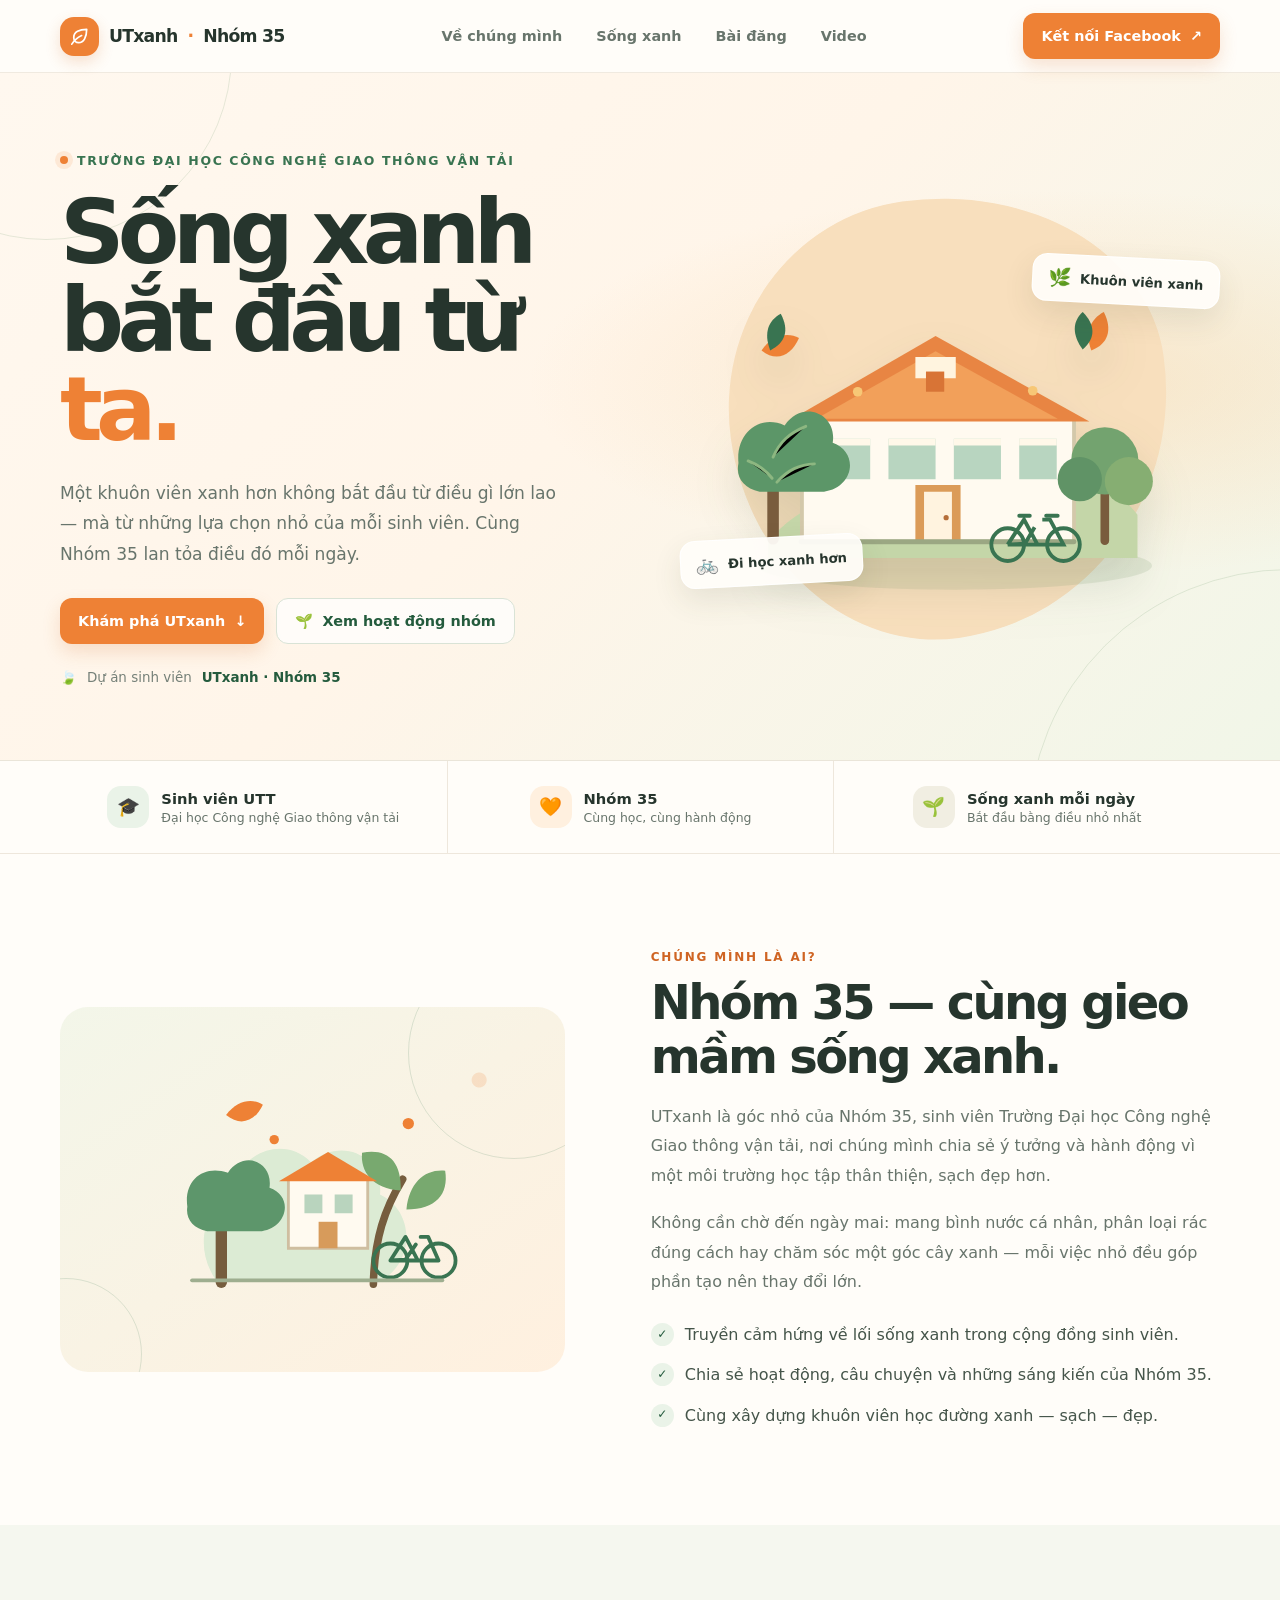
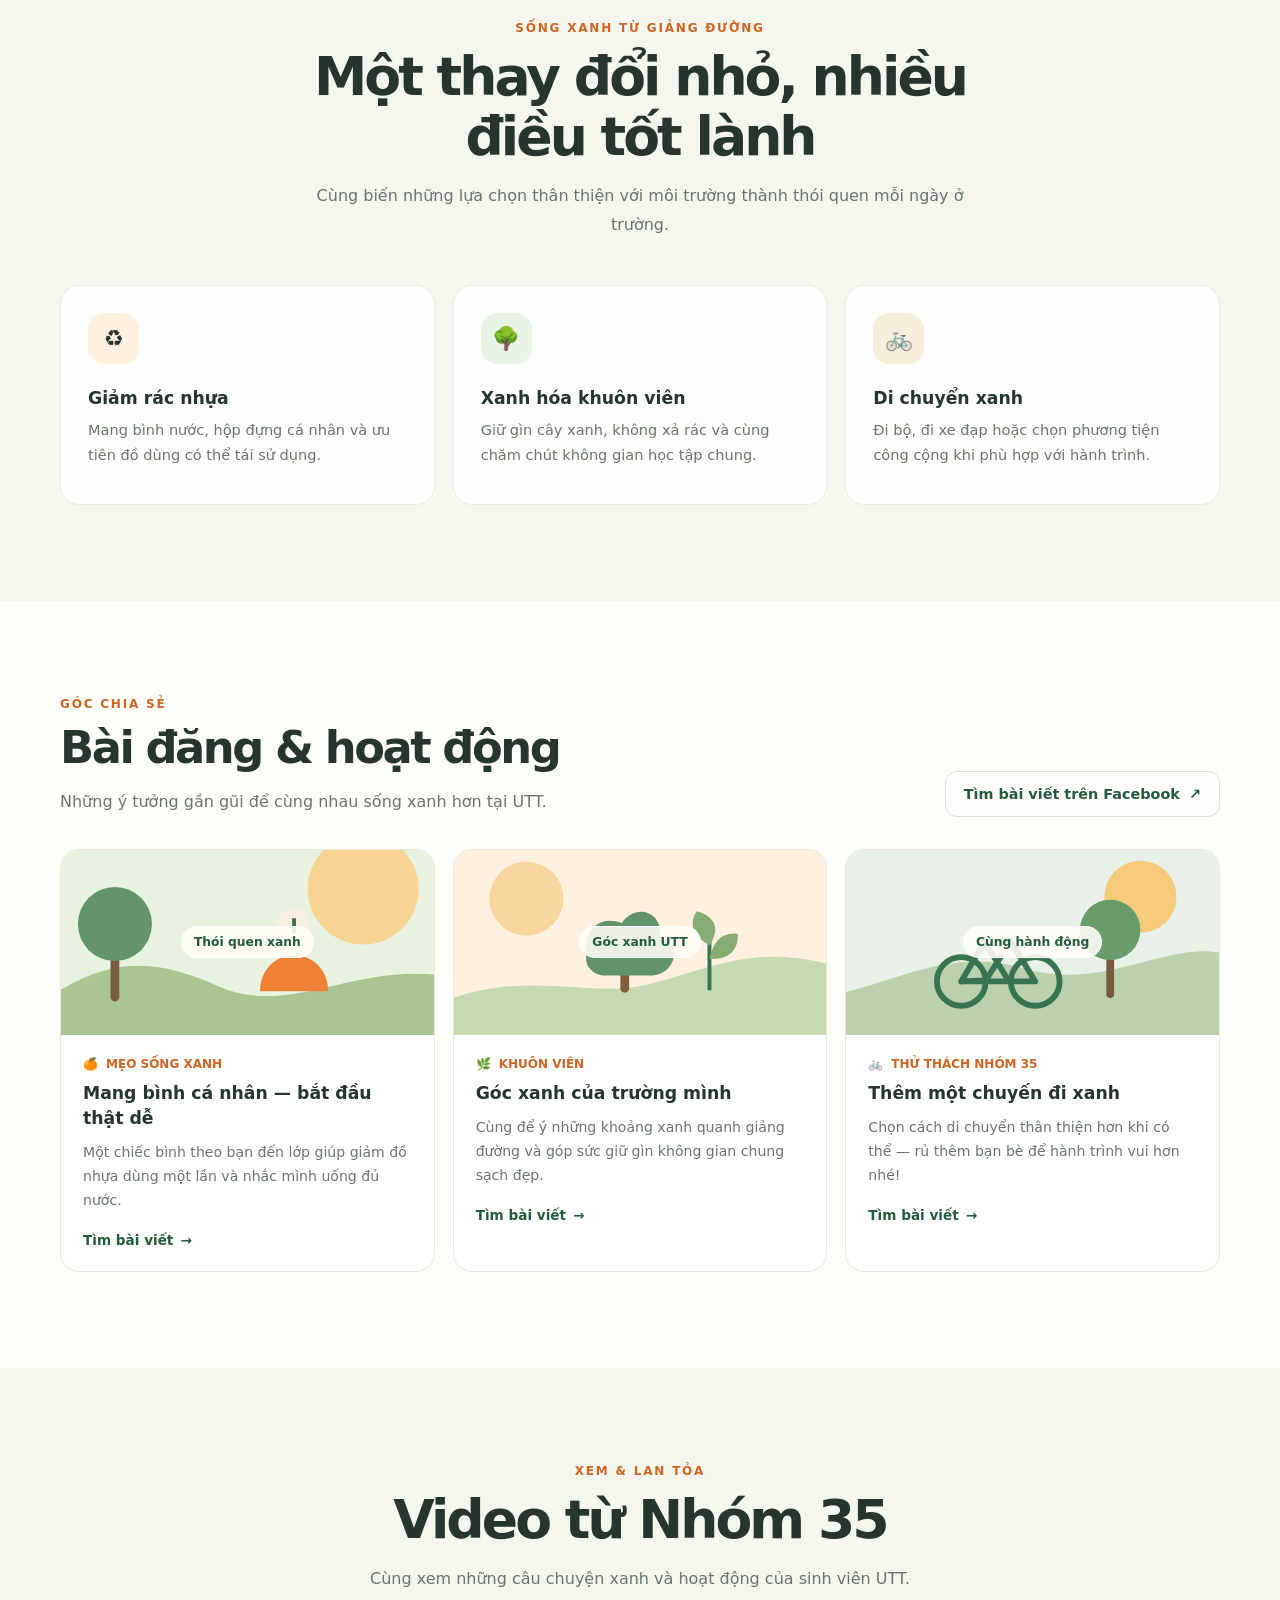
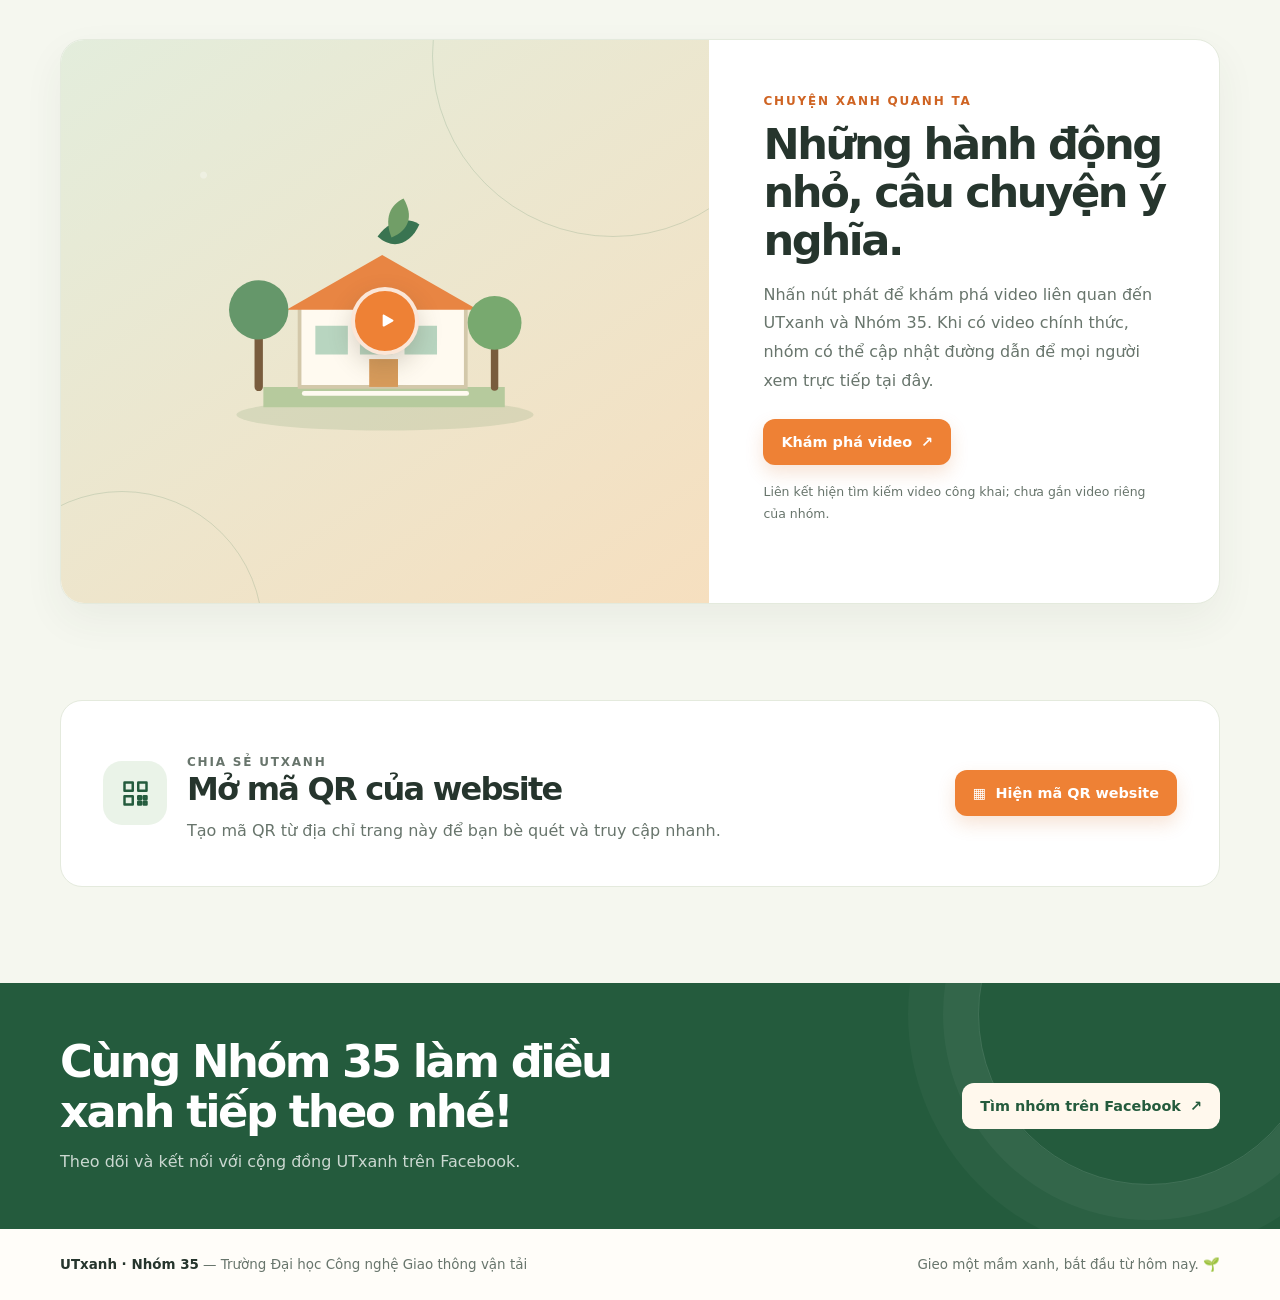
==== UTxanh.html @ d512dcf0 "publich 1" ====
<!doctype html>
<html lang="vi">
<head>
  <meta charset="utf-8">
  <meta name="viewport" content="width=device-width, initial-scale=1">
  <meta name="theme-color" content="#fff8ef">
  <meta name="description" content="UTxanh - Nhóm 35 cùng lan tỏa lối sống xanh trong cộng đồng sinh viên Trường Đại học Công nghệ Giao thông vận tải.">
  <title>UTxanh | Nhóm 35 — Sống xanh từ giảng đường</title>
  <style>
    :root {
      color-scheme: light;
      --ink: #26352d;
      --muted: #68756c;
      --orange: #ee8135;
      --orange-dark: #cf6423;
      --orange-pale: #fff0df;
      --green: #397451;
      --green-dark: #245b3d;
      --green-pale: #eaf3e8;
      --paper: #fffdf9;
      --line: #eee7dc;
      --page-gutter: clamp(14px, 4vw, 48px);
      --section-space: clamp(72px, 8vw, 96px);
      --sans: "Segoe UI", system-ui, -apple-system, sans-serif;
    }

    * { box-sizing: border-box; }
    html { scroll-behavior: smooth; scroll-padding-top: 86px; }
    img, svg, video { max-width: 100%; }
    body {
      margin: 0;
      color: var(--ink);
      background: var(--paper);
      font-family: var(--sans);
      -webkit-font-smoothing: antialiased;
    }
    a { color: inherit; }
    button { font: inherit; }
    .wrap { width: min(1160px, calc(100% - 2 * var(--page-gutter))); margin: 0 auto; }

    .topbar {
      position: sticky;
      z-index: 10;
      top: 0;
      border-bottom: 1px solid rgb(238 231 220 / 85%);
      background: rgb(255 253 249 / 92%);
      backdrop-filter: blur(14px);
    }
    .nav {
      min-height: 72px;
      display: flex;
      align-items: center;
      justify-content: space-between;
      gap: 22px;
    }
    .brand {
      display: inline-flex;
      align-items: center;
      gap: 10px;
      font-size: 1.08rem;
      font-weight: 800;
      letter-spacing: -.045em;
      text-decoration: none;
      white-space: nowrap;
    }
    .brand-mark {
      display: grid;
      width: 39px;
      height: 39px;
      place-items: center;
      border-radius: 14px;
      color: white;
      background: var(--orange);
      box-shadow: 0 6px 15px rgb(210 103 33 / 20%);
    }
    .brand-mark svg { width: 23px; height: 23px; }
    .nav-links { display: flex; align-items: center; gap: clamp(18px, 3vw, 34px); }
    .nav-links a {
      color: var(--muted);
      font-size: .9rem;
      font-weight: 650;
      text-decoration: none;
      transition: color .18s ease;
    }
    .nav-links a:hover { color: var(--orange-dark); }
    .nav-cta, .button {
      display: inline-flex;
      min-height: 46px;
      align-items: center;
      justify-content: center;
      gap: 9px;
      padding: 0 18px;
      border: 0;
      border-radius: 12px;
      color: white;
      background: var(--orange);
      box-shadow: 0 8px 18px rgb(210 103 33 / 18%);
      font-size: .9rem;
      font-weight: 750;
      text-decoration: none;
      transition: transform .18s ease, background .18s ease;
    }
    .nav-cta:hover, .button:hover { transform: translateY(-2px); background: var(--orange-dark); }
    .menu-toggle {
      display: none;
      width: 42px;
      height: 42px;
      border: 1px solid var(--line);
      border-radius: 12px;
      color: var(--ink);
      background: white;
      cursor: pointer;
    }
    a:focus-visible, button:focus-visible {
      outline: 3px solid #356d4d;
      outline-offset: 4px;
    }

    .hero {
      position: relative;
      overflow: hidden;
      background:
        radial-gradient(ellipse at 84% 45%, rgb(248 205 151 / 38%), transparent 36%),
        linear-gradient(135deg, #fff8ef 0%, #fff5e9 47%, #f1f6e8 100%);
    }
    .hero::before, .hero::after {
      position: absolute;
      border: 1px solid rgb(83 133 82 / 15%);
      border-radius: 50%;
      content: "";
      pointer-events: none;
    }
    .hero::before { width: 370px; height: 370px; top: -205px; left: -140px; }
    .hero::after { width: 520px; height: 520px; right: -270px; bottom: -330px; }
    .hero-inner {
      position: relative;
      z-index: 1;
      min-height: clamp(540px, 76svh, 740px);
      padding-top: clamp(48px, 6vw, 76px);
      padding-bottom: clamp(48px, 6vw, 76px);
      display: grid;
      grid-template-columns: minmax(0, 1.04fr) minmax(0, .96fr);
      align-items: center;
      gap: 36px;
    }
    .hero-copy { max-width: 610px; }
    .eyebrow {
      display: inline-flex;
      align-items: center;
      gap: 9px;
      margin: 0 0 20px;
      color: var(--green);
      font-size: .78rem;
      font-weight: 800;
      letter-spacing: .13em;
      text-transform: uppercase;
    }
    .eyebrow .dot {
      width: 8px;
      height: 8px;
      border-radius: 50%;
      background: var(--orange);
      box-shadow: 0 0 0 5px rgb(238 129 53 / 13%);
    }
    h1, h2, h3, p { overflow-wrap: break-word; }
    h1 {
      margin: 0;
      font-size: clamp(3.2rem, 7vw, 6.15rem);
      font-weight: 850;
      letter-spacing: -.075em;
      line-height: .99;
    }
    h1 .accent { color: var(--orange); }
    .hero-intro {
      max-width: 510px;
      margin: 24px 0 28px;
      color: var(--muted);
      font-size: 1.07rem;
      line-height: 1.8;
    }
    .hero-actions { display: flex; flex-wrap: wrap; gap: 12px; }
    .button-secondary {
      display: inline-flex;
      min-height: 46px;
      align-items: center;
      justify-content: center;
      gap: 9px;
      padding: 0 18px;
      border: 1px solid #d9e3d6;
      border-radius: 12px;
      color: var(--green-dark);
      background: rgb(255 255 255 / 74%);
      font-size: .9rem;
      font-weight: 750;
      text-decoration: none;
      transition: background .18s ease, transform .18s ease;
    }
    .button-secondary:hover { transform: translateY(-2px); background: white; }
    .hero-note {
      display: flex;
      align-items: center;
      gap: 10px;
      margin: 26px 0 0;
      color: #758078;
      font-size: .84rem;
    }
    .hero-note strong { color: var(--green-dark); }
    .hero-visual {
      position: relative;
      display: grid;
      min-height: 420px;
      place-items: center;
    }
    .visual-blob {
      position: absolute;
      width: min(440px, 100%);
      aspect-ratio: 1;
      border-radius: 46% 54% 55% 45% / 48% 43% 57% 52%;
      background: #f8dfbd;
      transform: rotate(-8deg);
    }
    .campus-art { position: relative; z-index: 1; width: min(100%, 500px); filter: drop-shadow(0 22px 22px rgb(49 76 46 / 13%)); }
    .float-tag {
      position: absolute;
      z-index: 2;
      display: flex;
      align-items: center;
      gap: 9px;
      padding: 12px 15px;
      border: 1px solid rgb(255 255 255 / 90%);
      border-radius: 15px;
      background: rgb(255 253 249 / 94%);
      box-shadow: 0 12px 30px rgb(67 70 47 / 11%);
      font-size: .82rem;
      font-weight: 750;
    }
    .float-tag span { font-size: 1.15rem; }
    .tag-one { top: 12%; right: 0; transform: rotate(3deg); }
    .tag-two { bottom: 10%; left: 0; transform: rotate(-3deg); }

    .quick-facts {
      position: relative;
      z-index: 2;
      margin-top: -1px;
      border-top: 1px solid rgb(226 220 204 / 70%);
      border-bottom: 1px solid var(--line);
      background: #fffdf9;
    }
    .facts-inner { display: grid; grid-template-columns: repeat(3, minmax(0, 1fr)); }
    .fact {
      display: flex;
      align-items: center;
      justify-content: center;
      gap: 12px;
      min-height: 92px;
      padding: 16px;
    }
    .fact + .fact { border-left: 1px solid var(--line); }
    .fact-icon {
      display: grid;
      width: 42px;
      height: 42px;
      flex: 0 0 42px;
      place-items: center;
      border-radius: 14px;
      background: var(--green-pale);
      font-size: 1.15rem;
    }
    .fact:nth-child(2) .fact-icon { background: var(--orange-pale); }
    .fact:nth-child(3) .fact-icon { background: #f1eee2; }
    .fact strong { display: block; font-size: .92rem; }
    .fact small { display: block; margin-top: 3px; color: var(--muted); font-size: .78rem; }

    .section { padding: var(--section-space) 0; }
    .section-heading { max-width: 660px; margin: 0 auto 45px; text-align: center; }
    .section-label {
      margin: 0 0 12px;
      color: var(--orange-dark);
      font-size: .75rem;
      font-weight: 850;
      letter-spacing: .15em;
      text-transform: uppercase;
    }
    h2 {
      margin: 0;
      font-size: clamp(2rem, 4.5vw, 3.35rem);
      font-weight: 820;
      letter-spacing: -.055em;
      line-height: 1.12;
    }
    .section-desc { margin: 15px auto 0; color: var(--muted); line-height: 1.8; }
    .about { background: #fffdf9; }
    .about-grid { display: grid; grid-template-columns: minmax(0, .94fr) minmax(0, 1.06fr); align-items: center; gap: clamp(34px, 7vw, 86px); }
    .about-art {
      position: relative;
      display: grid;
      min-height: 365px;
      overflow: hidden;
      place-items: center;
      border-radius: 28px;
      background:
        radial-gradient(circle at 83% 20%, rgb(238 129 53 / 18%) 0 7px, transparent 8px),
        linear-gradient(145deg, #f3f6e9, #fff0df);
    }
    .about-art::before, .about-art::after {
      position: absolute;
      width: 150px;
      height: 150px;
      border: 1px solid rgb(57 116 81 / 16%);
      border-radius: 50%;
      content: "";
    }
    .about-art::before { left: -70px; bottom: -58px; }
    .about-art::after { right: -55px; top: -60px; width: 210px; height: 210px; }
    .about-art svg { position: relative; z-index: 1; width: min(90%, 340px); }
    .about-copy .section-label { text-align: left; }
    .about-copy h2 { font-size: clamp(2rem, 4vw, 3rem); }
    .about-copy > p:not(.section-label) { margin: 18px 0 0; color: var(--muted); line-height: 1.85; }
    .team-points { display: grid; gap: 14px; margin: 25px 0 0; padding: 0; list-style: none; }
    .team-points li { display: flex; align-items: flex-start; gap: 11px; color: #45554a; line-height: 1.65; }
    .check {
      display: grid;
      width: 23px;
      height: 23px;
      flex: 0 0 23px;
      margin-top: 1px;
      place-items: center;
      border-radius: 50%;
      color: var(--green-dark);
      background: var(--green-pale);
      font-size: .75rem;
      font-weight: 900;
    }

    .pillars { background: #f5f7ef; }
    .pillar-grid { display: grid; grid-template-columns: repeat(3, minmax(0, 1fr)); gap: 18px; }
    .pillar-card {
      min-height: 220px;
      padding: 27px;
      border: 1px solid #e7ebdf;
      border-radius: 19px;
      background: rgb(255 255 255 / 85%);
      transition: transform .2s ease, box-shadow .2s ease;
    }
    .pillar-card:hover { transform: translateY(-4px); box-shadow: 0 14px 32px rgb(49 76 46 / 8%); }
    .pillar-icon {
      display: grid;
      width: 51px;
      height: 51px;
      margin-bottom: 24px;
      place-items: center;
      border-radius: 16px;
      background: var(--orange-pale);
      font-size: 1.4rem;
    }
    .pillar-card:nth-child(2) .pillar-icon { background: var(--green-pale); }
    .pillar-card:nth-child(3) .pillar-icon { background: #f6edda; }
    .pillar-card h3 { margin: 0 0 9px; font-size: 1.08rem; }
    .pillar-card p { margin: 0; color: var(--muted); font-size: .91rem; line-height: 1.75; }

    .posts { background: #fffdf9; }
    .posts-top { display: flex; align-items: end; justify-content: space-between; gap: 20px; margin-bottom: 32px; }
    .posts-top .section-label { text-align: left; }
    .posts-top h2 { font-size: clamp(2rem, 4vw, 2.8rem); }
    .posts-top .section-desc { max-width: 500px; margin-left: 0; }
    .post-grid { display: grid; grid-template-columns: repeat(3, minmax(0, 1fr)); gap: 18px; }
    .post-card {
      overflow: hidden;
      border: 1px solid var(--line);
      border-radius: 19px;
      background: white;
      transition: transform .2s ease, box-shadow .2s ease;
    }
    .post-card:hover { transform: translateY(-4px); box-shadow: 0 14px 30px rgb(61 62 42 / 8%); }
    .post-cover { position: relative; display: grid; min-height: 185px; overflow: hidden; place-items: center; }
    .post-cover svg { width: 100%; height: 100%; position: absolute; inset: 0; }
    .post-cover .cover-label {
      position: relative;
      z-index: 1;
      padding: 8px 12px;
      border: 1px solid rgb(255 255 255 / 80%);
      border-radius: 100px;
      background: rgb(255 253 249 / 88%);
      color: var(--green-dark);
      font-size: .77rem;
      font-weight: 800;
    }
    .post-body { padding: 22px; }
    .post-meta { display: flex; align-items: center; gap: 8px; margin: 0 0 10px; color: var(--orange-dark); font-size: .75rem; font-weight: 800; }
    .post-body h3 { margin: 0; font-size: 1.08rem; line-height: 1.45; }
    .post-body > p:not(.post-meta) { margin: 10px 0 17px; color: var(--muted); font-size: .88rem; line-height: 1.7; }
    .text-link { display: inline-flex; align-items: center; gap: 7px; color: var(--green-dark); font-size: .85rem; font-weight: 800; text-decoration: none; }
    .text-link:hover { color: var(--orange-dark); }

    .videos { background: #f5f7ef; }
    .video-feature {
      display: grid;
      grid-template-columns: minmax(0, 1.12fr) minmax(0, .88fr);
      overflow: hidden;
      border: 1px solid #e4eadd;
      border-radius: 24px;
      background: white;
      box-shadow: 0 16px 42px rgb(49 76 46 / 6%);
    }
    .video-stage {
      position: relative;
      display: grid;
      min-height: 360px;
      overflow: hidden;
      place-items: center;
      background:
        radial-gradient(circle at 22% 24%, rgb(255 255 255 / 30%) 0 3px, transparent 4px),
        linear-gradient(145deg, #e3eddc, #f6dfbf);
    }
    .video-stage::before, .video-stage::after {
      position: absolute;
      width: 280px;
      height: 280px;
      border: 1px solid rgb(57 116 81 / 17%);
      border-radius: 50%;
      content: "";
    }
    .video-stage::before { left: -80px; bottom: -170px; }
    .video-stage::after { top: -165px; right: -85px; width: 360px; height: 360px; }
    .video-illustration { position: relative; z-index: 1; width: min(86%, 390px); }
    .play-link {
      position: absolute;
      z-index: 2;
      display: grid;
      width: 68px;
      height: 68px;
      place-items: center;
      border: 4px solid rgb(255 255 255 / 80%);
      border-radius: 50%;
      color: white;
      background: var(--orange);
      box-shadow: 0 10px 25px rgb(76 67 45 / 22%);
      text-decoration: none;
      transition: transform .18s ease;
    }
    .play-link:hover { transform: scale(1.08); }
    .play-link svg { width: 23px; height: 23px; margin-left: 3px; }
    .video-copy { align-self: center; padding: clamp(28px, 5vw, 54px); }
    .video-copy .section-label { text-align: left; }
    .video-copy h2 { font-size: clamp(1.8rem, 3.7vw, 2.7rem); }
    .video-copy > p:not(.section-label) { margin: 16px 0 23px; color: var(--muted); line-height: 1.8; }
    .video-hint { margin: 14px 0 0; color: #7b857d; font-size: .78rem; line-height: 1.6; }

    .qr-section { padding-top: 0; background: #f5f7ef; }
    .qr-card {
      display: flex;
      align-items: center;
      justify-content: space-between;
      gap: 28px;
      padding: clamp(24px, 5vw, 42px);
      border: 1px solid #e4eadd;
      border-radius: 22px;
      background: white;
    }
    .qr-card-copy { display: flex; align-items: center; gap: 20px; }
    .qr-icon {
      display: grid;
      width: 64px;
      height: 64px;
      flex: 0 0 64px;
      place-items: center;
      border-radius: 19px;
      color: var(--green-dark);
      background: var(--green-pale);
    }
    .qr-icon svg { width: 33px; height: 33px; }
    .qr-card h2 { font-size: clamp(1.45rem, 3vw, 2rem); }
    .qr-card p { max-width: 620px; margin: 9px 0 0; color: var(--muted); line-height: 1.7; }
    .qr-card .button { flex: 0 0 auto; cursor: pointer; }
    .qr-dialog {
      width: min(520px, calc(100% - 32px));
      max-height: min(90vh, 760px);
      padding: 0;
      overflow: auto;
      border: 1px solid var(--line);
      border-radius: 22px;
      color: var(--ink);
      background: var(--paper);
      box-shadow: 0 24px 80px rgb(25 41 31 / 28%);
    }
    .qr-dialog::backdrop { background: rgb(25 41 31 / 58%); backdrop-filter: blur(3px); }
    .qr-dialog-inner { padding: clamp(20px, 5vw, 32px); }
    .qr-dialog-head { display: flex; align-items: flex-start; justify-content: space-between; gap: 16px; }
    .qr-dialog-head h2 { font-size: 1.7rem; }
    .qr-dialog-head p { margin: 8px 0 0; color: var(--muted); font-size: .9rem; line-height: 1.6; }
    .qr-close {
      display: grid;
      width: 40px;
      height: 40px;
      flex: 0 0 40px;
      place-items: center;
      border: 1px solid var(--line);
      border-radius: 12px;
      color: var(--ink);
      background: white;
      font-size: 1.3rem;
      cursor: pointer;
    }
    .qr-code-box {
      display: grid;
      width: min(100%, 320px);
      min-height: 280px;
      margin-top: 20px;
      margin-right: auto;
      margin-left: auto;
      place-items: center;
      border-radius: 16px;
      background: white;
      box-shadow: inset 0 0 0 1px var(--line);
    }
    #qr-code { display: grid; width: 100%; min-height: 256px; place-items: center; }
    #qr-code canvas, #qr-code img { display: block; max-width: 100%; height: auto; }
    .qr-status { margin: 14px 0; color: var(--muted); font-size: .9rem; line-height: 1.6; }
    .qr-url {
      display: block;
      width: 100%;
      padding: 11px 12px;
      border: 1px solid var(--line);
      border-radius: 10px;
      color: var(--green-dark);
      background: white;
      font: .82rem/1.5 var(--sans);
      overflow-wrap: anywhere;
    }
    .qr-controls { display: flex; flex-wrap: wrap; gap: 10px; margin-top: 14px; }
    .qr-controls .button { margin: 0 auto; }
    .qr-controls .button { cursor: pointer; }

    .join-banner {
      position: relative;
      overflow: hidden;
      padding: 54px 0;
      color: white;
      background: var(--green-dark);
    }
    .join-banner::after {
      position: absolute;
      top: -140px;
      right: -40px;
      width: 340px;
      height: 340px;
      border: 1px solid rgb(255 255 255 / 13%);
      border-radius: 50%;
      box-shadow: 0 0 0 35px rgb(255 255 255 / 4%), 0 0 0 70px rgb(255 255 255 / 3%);
      content: "";
    }
    .join-inner { position: relative; z-index: 1; display: flex; align-items: center; justify-content: space-between; gap: 25px; }
    .join-inner h2 { max-width: 650px; font-size: clamp(1.8rem, 4vw, 2.8rem); }
    .join-inner p { margin: 10px 0 0; color: rgb(255 255 255 / 76%); line-height: 1.7; }
    .join-inner .button { flex: 0 0 auto; color: var(--green-dark); background: #fff8ed; box-shadow: none; }
    .join-inner .button:hover { background: #ffe7ce; }
    footer { padding: 28px 0; color: var(--muted); background: #fffdf9; font-size: .84rem; }
    .footer-inner { display: flex; align-items: center; justify-content: space-between; gap: 18px; }
    .footer-inner p { margin: 0; }
    .footer-brand { color: var(--ink); font-weight: 800; }

    @media (max-width: 800px) {
      .nav { min-height: 66px; }
      .menu-toggle { display: grid; place-items: center; }
      .nav-cta { display: none; }
      .nav-links {
        position: absolute;
        top: calc(100% + 1px);
        right: 0;
        left: 0;
        display: none;
        align-items: stretch;
        gap: 0;
        padding: 8px 24px 16px;
        border-bottom: 1px solid var(--line);
        background: var(--paper);
        box-shadow: 0 12px 20px rgb(33 48 38 / 7%);
      }
      .nav-links.is-open { display: grid; }
      .nav-links a { padding: 13px 0; }
      .hero-inner { min-height: 0; grid-template-columns: 1fr; gap: 10px; padding-top: 66px; padding-bottom: 50px; }
      .hero-copy { margin: auto; text-align: center; }
      .eyebrow { justify-content: center; }
      .hero-intro { margin-right: auto; margin-left: auto; }
      .hero-actions, .hero-note { justify-content: center; }
      .hero-visual { min-height: 380px; }
      .campus-art { width: min(100%, 440px); }
      .tag-one { right: 5%; }
      .tag-two { left: 5%; }
      .about-grid { grid-template-columns: 1fr; }
      .about-art { min-height: 320px; }
      .pillar-grid, .post-grid { grid-template-columns: repeat(2, 1fr); }
      .pillar-card:last-child, .post-card:last-child { grid-column: 1 / -1; }
      .post-card:last-child { display: grid; grid-template-columns: .9fr 1.1fr; }
      .post-card:last-child .post-cover { min-height: 100%; }
      .video-feature { grid-template-columns: 1fr; }
      .video-stage { min-height: 340px; }
      .video-copy { padding: 34px; }
      .qr-card { align-items: flex-start; flex-direction: column; }
      .qr-card .button { width: 100%; }
    }
    @media (max-width: 560px) {
      .brand { font-size: 1rem; }
      .hero-inner { padding-top: 53px; }
      h1 { font-size: clamp(3rem, 15vw, 4.5rem); }
      .hero-intro { font-size: .98rem; }
      .hero-actions { display: grid; }
      .hero-actions > a { width: 100%; }
      .hero-visual { min-height: 300px; margin-top: 10px; }
      .visual-blob { width: 88%; }
      .float-tag { padding: 10px 12px; font-size: .74rem; }
      .tag-one { top: 7%; }
      .tag-two { bottom: 4%; }
      .facts-inner { grid-template-columns: 1fr; padding: 8px 0; }
      .fact { justify-content: flex-start; min-height: 69px; padding: 10px 18px; }
      .fact + .fact { border-top: 1px solid var(--line); border-left: 0; }
      .fact-icon { width: 38px; height: 38px; flex-basis: 38px; }
      .section { padding: 72px 0; }
      .section-heading { margin-bottom: 32px; }
      .about-art { min-height: 270px; }
      .pillar-grid, .post-grid { grid-template-columns: 1fr; }
      .pillar-card, .pillar-card:last-child { min-height: auto; grid-column: auto; }
      .post-card:last-child { display: block; grid-column: auto; }
      .post-card:last-child .post-cover { min-height: 185px; }
      .posts-top { align-items: flex-start; flex-direction: column; }
      .posts-top .button-secondary { width: 100%; }
      .video-stage { min-height: 270px; }
      .video-copy { padding: 27px 23px; }
      .qr-card-copy { align-items: flex-start; gap: 14px; }
      .qr-icon { width: 48px; height: 48px; flex-basis: 48px; border-radius: 15px; }
      .qr-icon svg { width: 26px; height: 26px; }
      .qr-code-box { min-height: 240px; }
      #qr-code { min-height: 216px; }
      .join-inner { align-items: stretch; flex-direction: column; }
      .join-inner .button { width: 100%; }
      .footer-inner { align-items: flex-start; flex-direction: column; }
    }
    @media (prefers-reduced-motion: reduce) {
      *, *::before, *::after { scroll-behavior: auto !important; animation-duration: .01ms !important; transition-duration: .01ms !important; }
    }
  </style>
</head>
<body>
  <header class="topbar">
    <nav class="nav wrap" aria-label="Điều hướng chính">
      <a class="brand" href="#dau-trang" aria-label="UTxanh - về đầu trang">
        <span class="brand-mark" aria-hidden="true">
          <svg viewBox="0 0 24 24" fill="none"><path d="M19.5 4.5C12 4.5 6 7.2 6 13.1c0 3.2 2.2 5.4 5.1 5.4 5.4 0 8.4-6.2 8.4-14Z" stroke="currentColor" stroke-width="1.8" stroke-linejoin="round"/><path d="M4 20c2.5-4 5.6-6.9 10.2-9" stroke="currentColor" stroke-width="1.8" stroke-linecap="round"/></svg>
        </span>
        UTxanh <span style="color:var(--orange)">·</span> Nhóm 35
      </a>
      <div class="nav-links" id="nav-links">
        <a href="#gioi-thieu">Về chúng mình</a>
        <a href="#hanh-dong">Sống xanh</a>
        <a href="#bai-viet">Bài đăng</a>
        <a href="#video">Video</a>
      </div>
      <a class="nav-cta" href="https://www.facebook.com/search/groups/?q=UTxanh%20Nh%C3%B3m%2035" target="_blank" rel="noopener noreferrer">Kết nối Facebook <span aria-hidden="true">↗</span></a>
      <button class="menu-toggle" type="button" aria-label="Mở menu" aria-expanded="false" aria-controls="nav-links">
        <svg width="21" height="21" viewBox="0 0 24 24" fill="none" aria-hidden="true"><path d="M4 7h16M4 12h16M4 17h16" stroke="currentColor" stroke-width="1.8" stroke-linecap="round"/></svg>
      </button>
    </nav>
  </header>

  <main>
    <section class="hero" id="dau-trang" aria-labelledby="main-title">
      <div class="hero-inner wrap">
        <div class="hero-copy">
          <p class="eyebrow"><span class="dot" aria-hidden="true"></span> Trường Đại học Công nghệ Giao thông vận tải</p>
          <h1 id="main-title">Sống xanh<br>bắt đầu từ <span class="accent">ta.</span></h1>
          <p class="hero-intro">Một khuôn viên xanh hơn không bắt đầu từ điều gì lớn lao — mà từ những lựa chọn nhỏ của mỗi sinh viên. Cùng Nhóm 35 lan tỏa điều đó mỗi ngày.</p>
          <div class="hero-actions">
            <a class="button" href="#gioi-thieu">Khám phá UTxanh <span aria-hidden="true">↓</span></a>
            <a class="button-secondary" href="#bai-viet"><span aria-hidden="true">🌱</span> Xem hoạt động nhóm</a>
          </div>
          <p class="hero-note"><span aria-hidden="true">🍃</span> Dự án sinh viên <strong>UTxanh · Nhóm 35</strong></p>
        </div>
        <div class="hero-visual" aria-label="Minh họa khuôn viên đại học xanh">
          <div class="visual-blob" aria-hidden="true"></div>
          <svg class="campus-art" viewBox="0 0 520 430" role="img" aria-labelledby="campus-title campus-desc">
            <title id="campus-title">Khuôn viên đại học xanh</title>
            <desc id="campus-desc">Minh họa tòa nhà trường học, cây xanh, xe đạp và những chiếc lá.</desc>
            <ellipse cx="265" cy="370" rx="205" ry="25" fill="#78986d" opacity=".16"/>
            <path d="M71 345c30-37 72-53 115-38 50 18 93 12 132-15 49-34 104-18 137 25v45H71z" fill="#c4d6a8"/>
            <path d="M106 216h283v129H106z" fill="#fffaf0" stroke="#d3c8aa" stroke-width="4"/>
            <path d="m91 220 154-89 160 89z" fill="#e88543"/>
            <path d="M121 217 245 147l127 70" fill="#f2a05a"/>
            <path d="M224 153h42v22h-42z" fill="#fff4df"/>
            <path d="M235 168h19v21h-19z" fill="#d87436"/>
            <path d="M128 238h49v42h-49zM196 238h49v42h-49zM264 238h49v42h-49zM332 238h39v42h-39z" fill="#b8d5c0"/>
            <path d="M128 238h49v7h-49zM196 238h49v7h-49zM264 238h49v7h-49zM332 238h39v7h-39z" fill="#fff8e9"/>
            <path d="M224 286h47v59h-47z" fill="#db9b58"/>
            <path d="M233 293h29v52h-29z" fill="#fff3df"/>
            <circle cx="256" cy="320" r="2.7" fill="#b56e39"/>
            <path d="M105 345h284" stroke="#9ba783" stroke-width="5" stroke-linecap="round"/>
            <g>
              <path d="M76 342V251" stroke="#795c3d" stroke-width="12" stroke-linecap="round"/>
              <path d="M40 263c-3-30 21-51 48-39 19-28 55-12 50 18 28 10 22 47-9 51H62c-17-4-25-15-22-30Z" fill="#5c9668"/>
              <path d="M76 257c7-16 17-25 34-32M75 279c-9-11-17-15-25-18M80 283c12-13 23-18 39-19" stroke="#8db781" stroke-width="3" stroke-linecap="round"/>
            </g>
            <g>
              <path d="M421 344v-66" stroke="#795c3d" stroke-width="9" stroke-linecap="round"/>
              <circle cx="421" cy="261" r="35" fill="#73a36f"/>
              <circle cx="395" cy="280" r="23" fill="#609366"/>
              <circle cx="446" cy="282" r="25" fill="#86ae72"/>
            </g>
            <g transform="translate(320 323)" fill="none" stroke="#397451" stroke-width="4">
              <circle cx="0" cy="25" r="17"/><circle cx="58" cy="25" r="17"/>
              <path d="m0 25 17-26 14 26H0l18-1 10-17M31 25h27L44-1h-8"/>
              <path d="M40-5h12M12-5h11" stroke-linecap="round"/>
            </g>
            <g fill="#ee8135">
              <path d="M64 146c11-17 28-19 39-13-8 18-23 26-39 13Z"/>
              <path d="M407 146c-7-18-1-33 13-40 9 18 5 33-13 40Z"/>
            </g>
            <g fill="#397451">
              <path d="M73 146c-7-18-2-31 11-38 9 17 5 30-11 38Z"/>
              <path d="M398 145c-11-15-11-29 0-39 13 13 14 27 0 39Z"/>
            </g>
            <circle cx="164" cy="189" r="5" fill="#f7c776"/><circle cx="346" cy="188" r="5" fill="#f7c776"/>
          </svg>
          <div class="float-tag tag-one"><span aria-hidden="true">🌿</span> Khuôn viên xanh</div>
          <div class="float-tag tag-two"><span aria-hidden="true">🚲</span> Đi học xanh hơn</div>
        </div>
      </div>
    </section>

    <section class="quick-facts" aria-label="Giới thiệu nhanh về UTxanh">
      <div class="facts-inner wrap">
        <div class="fact"><span class="fact-icon" aria-hidden="true">🎓</span><span><strong>Sinh viên UTT</strong><small>Đại học Công nghệ Giao thông vận tải</small></span></div>
        <div class="fact"><span class="fact-icon" aria-hidden="true">🧡</span><span><strong>Nhóm 35</strong><small>Cùng học, cùng hành động</small></span></div>
        <div class="fact"><span class="fact-icon" aria-hidden="true">🌱</span><span><strong>Sống xanh mỗi ngày</strong><small>Bắt đầu bằng điều nhỏ nhất</small></span></div>
      </div>
    </section>

    <section class="section about" id="gioi-thieu" aria-labelledby="about-title">
      <div class="about-grid wrap">
        <div class="about-art" aria-hidden="true">
          <svg viewBox="0 0 360 300" fill="none">
            <path d="M79 247c-24-35-15-74 17-96 8-43 56-58 83-30 33-28 77-6 73 34 37 18 37 70 2 91H79Z" fill="#dcebd4"/>
            <path d="M84 248V159" stroke="#765d3e" stroke-width="12" stroke-linecap="round"/>
            <path d="M48 168c-4-28 17-45 43-36 17-25 48-11 44 16 26 9 19 42-8 46H69c-15-3-23-13-21-26Z" fill="#5d966b"/>
            <path d="M245 250c1-48 12-80 31-111" stroke="#765d3e" stroke-width="8" stroke-linecap="round"/>
            <path d="M274 151c-30-2-43-20-41-40 26-5 42 8 41 40ZM280 171c3-29 20-43 41-41 4 25-10 41-41 41Z" fill="#78a96f"/>
            <path d="m155 139 42-24 42 24v73h-84z" fill="#fffaf0" stroke="#cfbea0" stroke-width="3"/>
            <path d="m145 141 52-31 52 31z" fill="#ee8135"/>
            <path d="M172 155h19v20h-19zM204 155h19v20h-19z" fill="#b9d4be"/>
            <path d="M187 184h20v28h-20z" fill="#d79b5b"/>
            <circle cx="263" cy="225" r="18" stroke="#397451" stroke-width="4"/>
            <circle cx="314" cy="225" r="18" stroke="#397451" stroke-width="4"/>
            <path d="m263 225 16-25 13 25h-29l16-1 11-16M292 225h22l-11-25h-8" stroke="#397451" stroke-width="4" stroke-linecap="round" stroke-linejoin="round"/>
            <path d="M53 246h265" stroke="#9eae8f" stroke-width="4" stroke-linecap="round"/>
            <circle cx="140" cy="97" r="5" fill="#ee8135"/><circle cx="282" cy="80" r="6" fill="#ee8135"/>
            <path d="M89 71c12-16 28-18 39-11-8 17-23 24-39 11Z" fill="#ee8135"/>
          </svg>
        </div>
        <div class="about-copy">
          <p class="section-label">Chúng mình là ai?</p>
          <h2 id="about-title">Nhóm 35 — cùng gieo mầm sống xanh.</h2>
          <p>UTxanh là góc nhỏ của Nhóm 35, sinh viên Trường Đại học Công nghệ Giao thông vận tải, nơi chúng mình chia sẻ ý tưởng và hành động vì một môi trường học tập thân thiện, sạch đẹp hơn.</p>
          <p>Không cần chờ đến ngày mai: mang bình nước cá nhân, phân loại rác đúng cách hay chăm sóc một góc cây xanh — mỗi việc nhỏ đều góp phần tạo nên thay đổi lớn.</p>
          <ul class="team-points">
            <li><span class="check" aria-hidden="true">✓</span><span>Truyền cảm hứng về lối sống xanh trong cộng đồng sinh viên.</span></li>
            <li><span class="check" aria-hidden="true">✓</span><span>Chia sẻ hoạt động, câu chuyện và những sáng kiến của Nhóm 35.</span></li>
            <li><span class="check" aria-hidden="true">✓</span><span>Cùng xây dựng khuôn viên học đường xanh — sạch — đẹp.</span></li>
          </ul>
        </div>
      </div>
    </section>

    <section class="section pillars" id="hanh-dong" aria-labelledby="pillars-title">
      <div class="wrap">
        <div class="section-heading">
          <p class="section-label">Sống xanh từ giảng đường</p>
          <h2 id="pillars-title">Một thay đổi nhỏ, nhiều điều tốt lành</h2>
          <p class="section-desc">Cùng biến những lựa chọn thân thiện với môi trường thành thói quen mỗi ngày ở trường.</p>
        </div>
        <div class="pillar-grid">
          <article class="pillar-card">
            <span class="pillar-icon" aria-hidden="true">♻️</span>
            <h3>Giảm rác nhựa</h3>
            <p>Mang bình nước, hộp đựng cá nhân và ưu tiên đồ dùng có thể tái sử dụng.</p>
          </article>
          <article class="pillar-card">
            <span class="pillar-icon" aria-hidden="true">🌳</span>
            <h3>Xanh hóa khuôn viên</h3>
            <p>Giữ gìn cây xanh, không xả rác và cùng chăm chút không gian học tập chung.</p>
          </article>
          <article class="pillar-card">
            <span class="pillar-icon" aria-hidden="true">🚲</span>
            <h3>Di chuyển xanh</h3>
            <p>Đi bộ, đi xe đạp hoặc chọn phương tiện công cộng khi phù hợp với hành trình.</p>
          </article>
        </div>
      </div>
    </section>

    <section class="section posts" id="bai-viet" aria-labelledby="posts-title">
      <div class="wrap">
        <div class="posts-top">
          <div>
            <p class="section-label">Góc chia sẻ</p>
            <h2 id="posts-title">Bài đăng & hoạt động</h2>
            <p class="section-desc">Những ý tưởng gần gũi để cùng nhau sống xanh hơn tại UTT.</p>
          </div>
          <a class="button-secondary" href="https://www.facebook.com/search/top?q=UTxanh%20Nh%C3%B3m%2035" target="_blank" rel="noopener noreferrer">Tìm bài viết trên Facebook <span aria-hidden="true">↗</span></a>
        </div>
        <div class="post-grid">
          <article class="post-card">
            <div class="post-cover">
              <svg viewBox="0 0 400 190" preserveAspectRatio="xMidYMid slice" aria-hidden="true"><rect width="400" height="190" fill="#e9f1df"/><circle cx="319" cy="40" r="57" fill="#f7d492"/><path d="M0 149c66-43 114-34 170-9 72 32 141-24 230-11v61H0z" fill="#a9c592"/><path d="M64 151V89" stroke="#785c40" stroke-width="9" stroke-linecap="round"/><circle cx="64" cy="76" r="38" fill="#62966a"/><path d="M213 145c0-21 15-37 35-37s35 16 35 37" fill="#ee8135"/><path d="M231 106V77a17 17 0 0 1 34 0v29" fill="#f8f1df"/><path d="M248 70v15" stroke="#397451" stroke-width="4"/></svg>
              <span class="cover-label">Thói quen xanh</span>
            </div>
            <div class="post-body">
              <p class="post-meta"><span aria-hidden="true">🍊</span> MẸO SỐNG XANH</p>
              <h3>Mang bình cá nhân — bắt đầu thật dễ</h3>
              <p>Một chiếc bình theo bạn đến lớp giúp giảm đồ nhựa dùng một lần và nhắc mình uống đủ nước.</p>
              <a class="text-link" href="https://www.facebook.com/search/top?q=UTxanh%20Nh%C3%B3m%2035%20b%C3%ACnh%20n%C6%B0%E1%BB%9Bc" target="_blank" rel="noopener noreferrer">Tìm bài viết <span aria-hidden="true">→</span></a>
            </div>
          </article>
          <article class="post-card">
            <div class="post-cover">
              <svg viewBox="0 0 400 190" preserveAspectRatio="xMidYMid slice" aria-hidden="true"><rect width="400" height="190" fill="#fff0df"/><circle cx="83" cy="50" r="38" fill="#f8d69e"/><path d="M0 155c82-33 151-2 209-17 67-18 111-42 191-19v71H0z" fill="#c6d9b3"/><path d="M184 142V96" stroke="#805e3d" stroke-width="9" stroke-linecap="round"/><path d="M145 105c-3-24 14-38 36-30 15-22 43-10 39 14 23 8 17 37-7 40h-52c-13-3-19-12-16-24Z" fill="#619469"/><path d="M271 144v-55" stroke="#397451" stroke-width="4"/><path d="M271 98c-18-10-21-24-13-35 18 5 25 17 13 35ZM271 112c4-20 15-28 29-26 1 17-9 27-29 26Z" fill="#85ad73"/></svg>
              <span class="cover-label">Góc xanh UTT</span>
            </div>
            <div class="post-body">
              <p class="post-meta"><span aria-hidden="true">🌿</span> KHUÔN VIÊN</p>
              <h3>Góc xanh của trường mình</h3>
              <p>Cùng để ý những khoảng xanh quanh giảng đường và góp sức giữ gìn không gian chung sạch đẹp.</p>
              <a class="text-link" href="https://www.facebook.com/search/top?q=UTxanh%20Nh%C3%B3m%2035%20khu%C3%B4n%20vi%C3%AAn" target="_blank" rel="noopener noreferrer">Tìm bài viết <span aria-hidden="true">→</span></a>
            </div>
          </article>
          <article class="post-card">
            <div class="post-cover">
              <svg viewBox="0 0 400 190" preserveAspectRatio="xMidYMid slice" aria-hidden="true"><rect width="400" height="190" fill="#e8f0e8"/><circle cx="311" cy="48" r="37" fill="#f5ca78"/><path d="M0 148c71-17 119-48 193-26 83 24 147-31 207-15v83H0z" fill="#bbd1ad"/><circle cx="127" cy="135" r="25" fill="none" stroke="#397451" stroke-width="6"/><circle cx="203" cy="135" r="25" fill="none" stroke="#397451" stroke-width="6"/><path d="m127 135 24-41 25 41h-49l25-1 16-25M176 135h27l-25-41h-10" fill="none" stroke="#397451" stroke-width="6" stroke-linejoin="round" stroke-linecap="round"/><path d="M280 148v-54" stroke="#775b3d" stroke-width="8" stroke-linecap="round"/><circle cx="280" cy="82" r="31" fill="#689c6b"/></svg>
              <span class="cover-label">Cùng hành động</span>
            </div>
            <div class="post-body">
              <p class="post-meta"><span aria-hidden="true">🚲</span> THỬ THÁCH NHÓM 35</p>
              <h3>Thêm một chuyến đi xanh</h3>
              <p>Chọn cách di chuyển thân thiện hơn khi có thể — rủ thêm bạn bè để hành trình vui hơn nhé!</p>
              <a class="text-link" href="https://www.facebook.com/search/top?q=UTxanh%20Nh%C3%B3m%2035%20di%20chuy%E1%BB%83n%20xanh" target="_blank" rel="noopener noreferrer">Tìm bài viết <span aria-hidden="true">→</span></a>
            </div>
          </article>
        </div>
      </div>
    </section>

    <section class="section videos" id="video" aria-labelledby="video-title">
      <div class="wrap">
        <div class="section-heading">
          <p class="section-label">Xem & lan tỏa</p>
          <h2 id="video-title">Video từ Nhóm 35</h2>
          <p class="section-desc">Cùng xem những câu chuyện xanh và hoạt động của sinh viên UTT.</p>
        </div>
        <div class="video-feature">
          <div class="video-stage">
            <svg class="video-illustration" viewBox="0 0 420 280" role="img" aria-label="Minh họa video về khuôn viên xanh">
              <ellipse cx="210" cy="241" rx="160" ry="17" fill="#78986d" opacity=".19"/>
              <path d="M79 211h260v22H79z" fill="#b6ca9d"/>
              <path d="M118 125h179v86H118z" fill="#fffaf0" stroke="#d3c8aa" stroke-width="4"/>
              <path d="m104 128 103-59 103 59z" fill="#e88543"/>
              <path d="M135 145h35v31h-35zM183 145h35v31h-35zM231 145h35v31h-35z" fill="#b8d5c0"/>
              <path d="M193 181h31v30h-31z" fill="#d79b5b"/>
              <path d="M74 211v-72" stroke="#795c3d" stroke-width="9" stroke-linecap="round"/>
              <circle cx="74" cy="128" r="32" fill="#65976a"/>
              <path d="M328 211v-59" stroke="#795c3d" stroke-width="8" stroke-linecap="round"/>
              <circle cx="328" cy="142" r="29" fill="#78a96f"/>
              <path d="M202 49c14-19 33-21 45-13-9 20-27 29-45 13Z" fill="#397451"/>
              <path d="M217 50c-8-20-2-35 13-42 11 19 6 34-13 42Z" fill="#719e67"/>
              <path d="M123 218h175" stroke="#fffaf0" stroke-width="5" stroke-linecap="round"/>
            </svg>
            <a class="play-link" href="https://www.youtube.com/results?search_query=UTxanh+Nh%C3%B3m+35+%C4%90%E1%BA%A1i+h%E1%BB%8Dc+C%C3%B4ng+ngh%E1%BB%87+Giao+th%C3%B4ng+v%E1%BA%ADn+t%E1%BA%A3i" target="_blank" rel="noopener noreferrer" aria-label="Tìm video UTxanh Nhóm 35 trên YouTube">
              <svg viewBox="0 0 24 24" fill="currentColor" aria-hidden="true"><path d="M8 5.8c0-.8.9-1.3 1.6-.9l9.1 5.2a1 1 0 0 1 0 1.8l-9.1 5.2c-.7.4-1.6-.1-1.6-.9V5.8Z"/></svg>
            </a>
          </div>
          <div class="video-copy">
            <p class="section-label">Chuyện xanh quanh ta</p>
            <h2>Những hành động nhỏ, câu chuyện ý nghĩa.</h2>
            <p>Nhấn nút phát để khám phá video liên quan đến UTxanh và Nhóm 35. Khi có video chính thức, nhóm có thể cập nhật đường dẫn để mọi người xem trực tiếp tại đây.</p>
            <a class="button" href="https://www.youtube.com/results?search_query=UTxanh+Nh%C3%B3m+35+%C4%90%E1%BA%A1i+h%E1%BB%8Dc+C%C3%B4ng+ngh%E1%BB%87+Giao+th%C3%B4ng+v%E1%BA%ADn+t%E1%BA%A3i" target="_blank" rel="noopener noreferrer">Khám phá video <span aria-hidden="true">↗</span></a>
            <p class="video-hint">Liên kết hiện tìm kiếm video công khai; chưa gắn video riêng của nhóm.</p>
          </div>
        </div>
      </div>
    </section>

    <section class="section qr-section" id="quet-qr" aria-labelledby="qr-section-title">
      <div class="qr-card wrap">
        <div class="qr-card-copy">
          <span class="qr-icon" aria-hidden="true">
            <svg viewBox="0 0 24 24" fill="none"><path d="M4 4h6v6H4zM14 4h6v6h-6zM4 14h6v6H4zM14 14h2v2h-2zM18 14h2v2h-2zM14 18h2v2h-2zM18 18h2v2h-2z" stroke="currentColor" stroke-width="1.8" stroke-linejoin="round"/></svg>
          </span>
          <div>
            <p class="section-label">Chia sẻ UTxanh</p>
            <h2 id="qr-section-title">Mở mã QR của website</h2>
            <p>Tạo mã QR từ địa chỉ trang này để bạn bè quét và truy cập nhanh.</p>
          </div>
        </div>
        <button class="button" id="open-qr-dialog" type="button"><span aria-hidden="true">▦</span> Hiện mã QR website</button>
      </div>
    </section>

    <section class="join-banner" aria-labelledby="join-title">
      <div class="join-inner wrap">
        <div>
          <h2 id="join-title">Cùng Nhóm 35 làm điều xanh tiếp theo nhé!</h2>
          <p>Theo dõi và kết nối với cộng đồng UTxanh trên Facebook.</p>
        </div>
        <a class="button" href="https://www.facebook.com/search/groups/?q=UTxanh%20Nh%C3%B3m%2035" target="_blank" rel="noopener noreferrer">Tìm nhóm trên Facebook <span aria-hidden="true">↗</span></a>
      </div>
    </section>
  </main>

  <footer>
    <div class="footer-inner wrap">
      <p><span class="footer-brand">UTxanh · Nhóm 35</span> — Trường Đại học Công nghệ Giao thông vận tải</p>
      <p>Gieo một mầm xanh, bắt đầu từ hôm nay. 🌱</p>
    </div>
  </footer>

  <dialog class="qr-dialog" id="qr-dialog" aria-labelledby="qr-dialog-title">
    <div class="qr-dialog-inner">
      <div class="qr-dialog-head">
        <div>
          <p class="section-label">UTxanh · Nhóm 35</p>
          <h2 id="qr-dialog-title">Mã QR website UTxanh</h2>
          <p>Dùng camera điện thoại để quét và mở địa chỉ trang hiện tại.</p>
        </div>
        <button class="qr-close" id="close-qr-dialog" type="button" aria-label="Đóng mã QR">×</button>
      </div>
      <div class="qr-code-box">
        <div id="qr-code" role="img" aria-label="Mã QR dẫn đến website UTxanh"></div>
      </div>
      <p class="qr-status" id="qr-status" role="status" aria-live="polite"></p>
      <input class="qr-url" id="qr-page-url" type="text" readonly aria-label="Địa chỉ website được mã hóa trong QR">
      <div class="qr-controls">
        <button class="button" id="copy-page-url" type="button">Sao chép địa chỉ</button>
      </div>
    </div>
  </dialog>

  <script>
    const menuButton = document.querySelector(".menu-toggle");
    const navLinks = document.querySelector("#nav-links");
    const qrDialog = document.querySelector("#qr-dialog");
    const openQrButton = document.querySelector("#open-qr-dialog");
    const closeQrButton = document.querySelector("#close-qr-dialog");
    const qrStatus = document.querySelector("#qr-status");
    const qrCodeContainer = document.querySelector("#qr-code");
    const qrPageUrl = document.querySelector("#qr-page-url");
    const copyPageUrlButton = document.querySelector("#copy-page-url");

    menuButton.addEventListener("click", () => {
      const isOpen = menuButton.getAttribute("aria-expanded") === "true";
      menuButton.setAttribute("aria-expanded", String(!isOpen));
      menuButton.setAttribute("aria-label", isOpen ? "Mở menu" : "Đóng menu");
      navLinks.classList.toggle("is-open", !isOpen);
    });

    navLinks.addEventListener("click", (event) => {
      if (event.target.closest("a")) {
        navLinks.classList.remove("is-open");
        menuButton.setAttribute("aria-expanded", "false");
        menuButton.setAttribute("aria-label", "Mở menu");
      }
    });

    function loadQrGenerator() {
      if (window.QRCode) return Promise.resolve();
      return new Promise((resolve, reject) => {
        const generatorScript = document.createElement("script");
        generatorScript.src = "https://cdnjs.cloudflare.com/ajax/libs/qrcodejs/1.0.0/qrcode.min.js";
        generatorScript.onload = () => resolve();
        generatorScript.onerror = () => reject(new Error("Không tải được thư viện tạo mã QR."));
        document.head.append(generatorScript);
      });
    }

    openQrButton.addEventListener("click", async () => {
      qrDialog.showModal();
      const url = window.location.href;
      const pageUrl = new URL(url);
      const isLocalUrl = pageUrl.protocol === "file:" ||
        ["localhost", "127.0.0.1", "::1"].includes(pageUrl.hostname);
      qrPageUrl.value = url;
      qrCodeContainer.replaceChildren();
      qrStatus.textContent = "Đang tạo mã QR...";

      try {
        await loadQrGenerator();
        new window.QRCode(qrCodeContainer, {
          text: url,
          width: 208,
          height: 208,
          colorDark: "#0f172a",
          colorLight: "#ffffff",
          correctLevel: window.QRCode.CorrectLevel.M
        });
        qrStatus.textContent = isLocalUrl
          ? "Đã tạo mã QR, nhưng địa chỉ này chỉ dùng được trên máy hiện tại. Để thiết bị khác mở website, hãy đăng trang lên mạng và tạo QR từ địa chỉ HTTPS công khai."
          : "Mở camera điện thoại và quét mã để truy cập website.";
      } catch (error) {
        console.error("Không thể tạo mã QR:", error);
        qrStatus.textContent = "Không tạo được mã QR. Hãy dùng nút sao chép liên kết.";
      }
    });

    closeQrButton.addEventListener("click", () => qrDialog.close());

    qrDialog.addEventListener("click", (event) => {
      if (event.target === qrDialog) qrDialog.close();
    });

    copyPageUrlButton.addEventListener("click", async () => {
      try {
        await navigator.clipboard.writeText(qrPageUrl.value);
        qrStatus.textContent = "Đã sao chép địa chỉ website.";
      } catch {
        qrPageUrl.focus();
        qrPageUrl.select();
        qrStatus.textContent = "Không thể sao chép tự động. Địa chỉ đã được chọn — hãy sao chép thủ công.";
      }
    });
  </script>
</body>
</html>
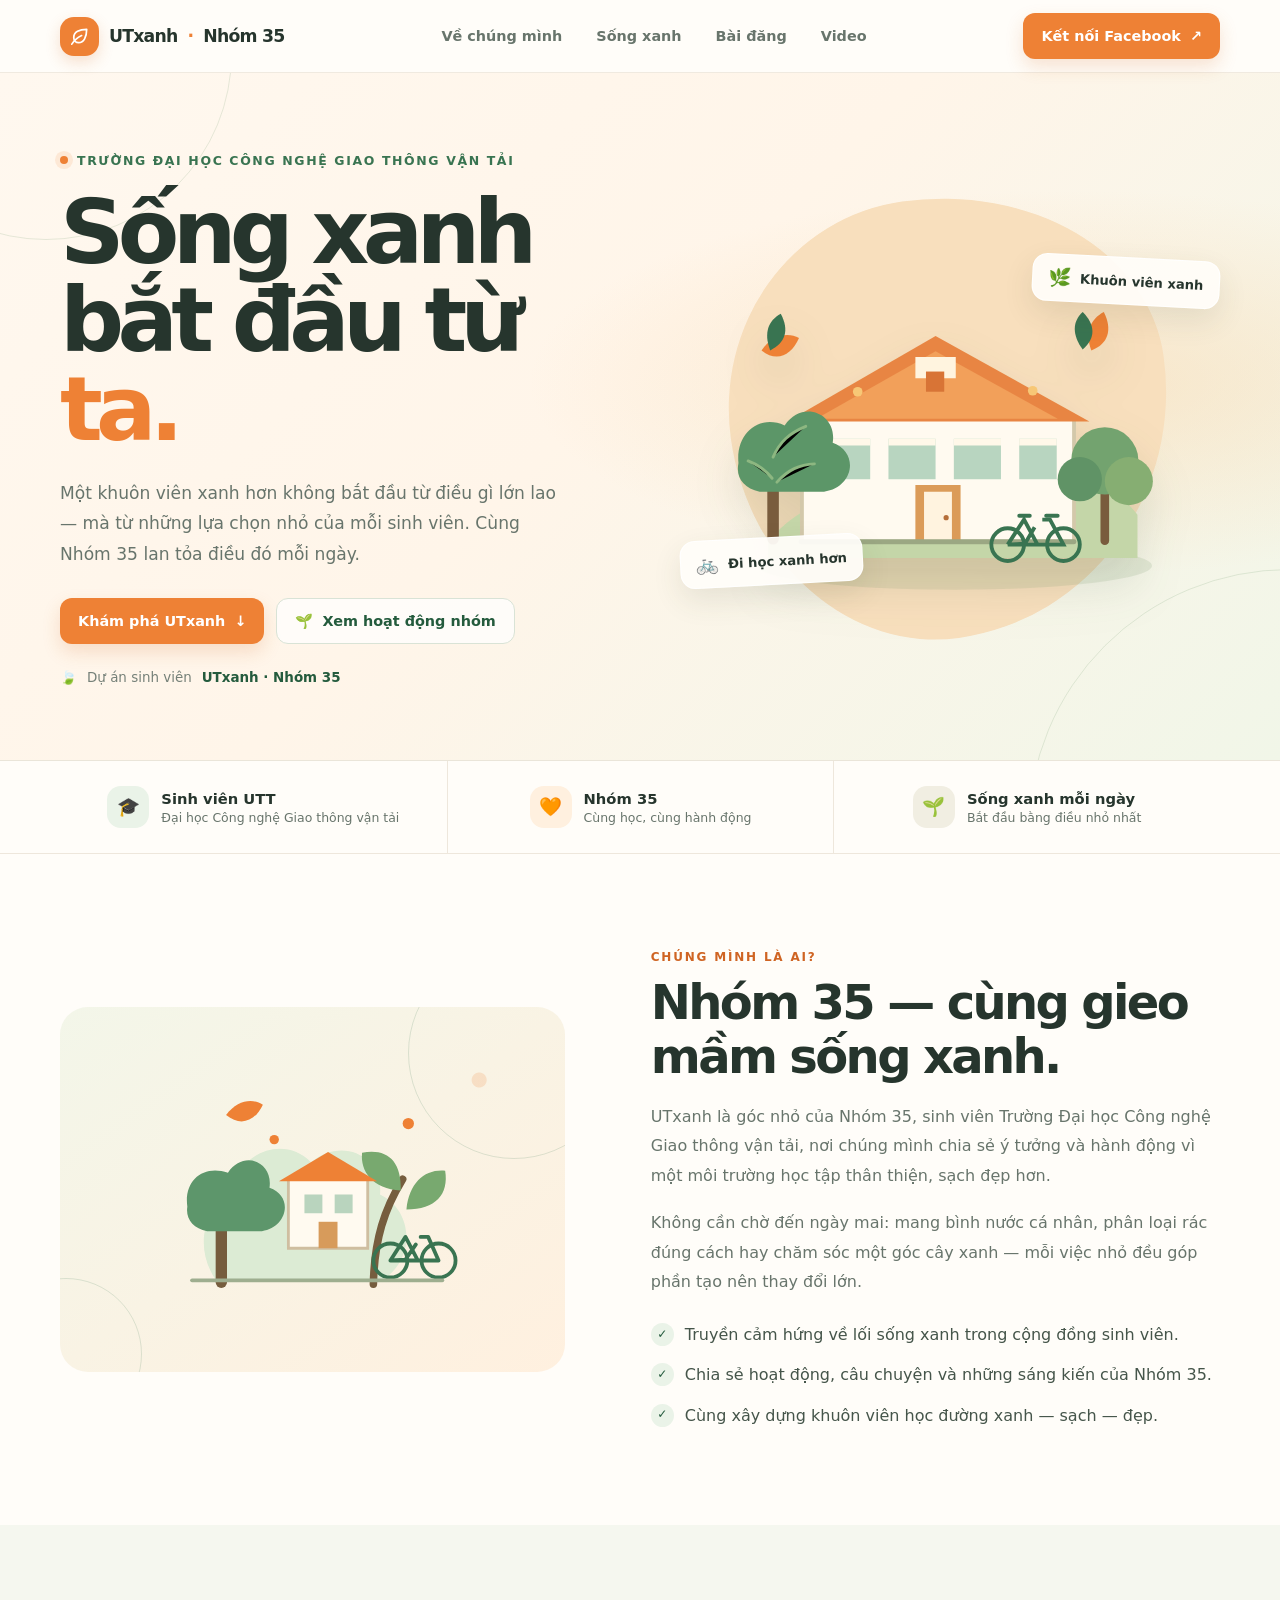
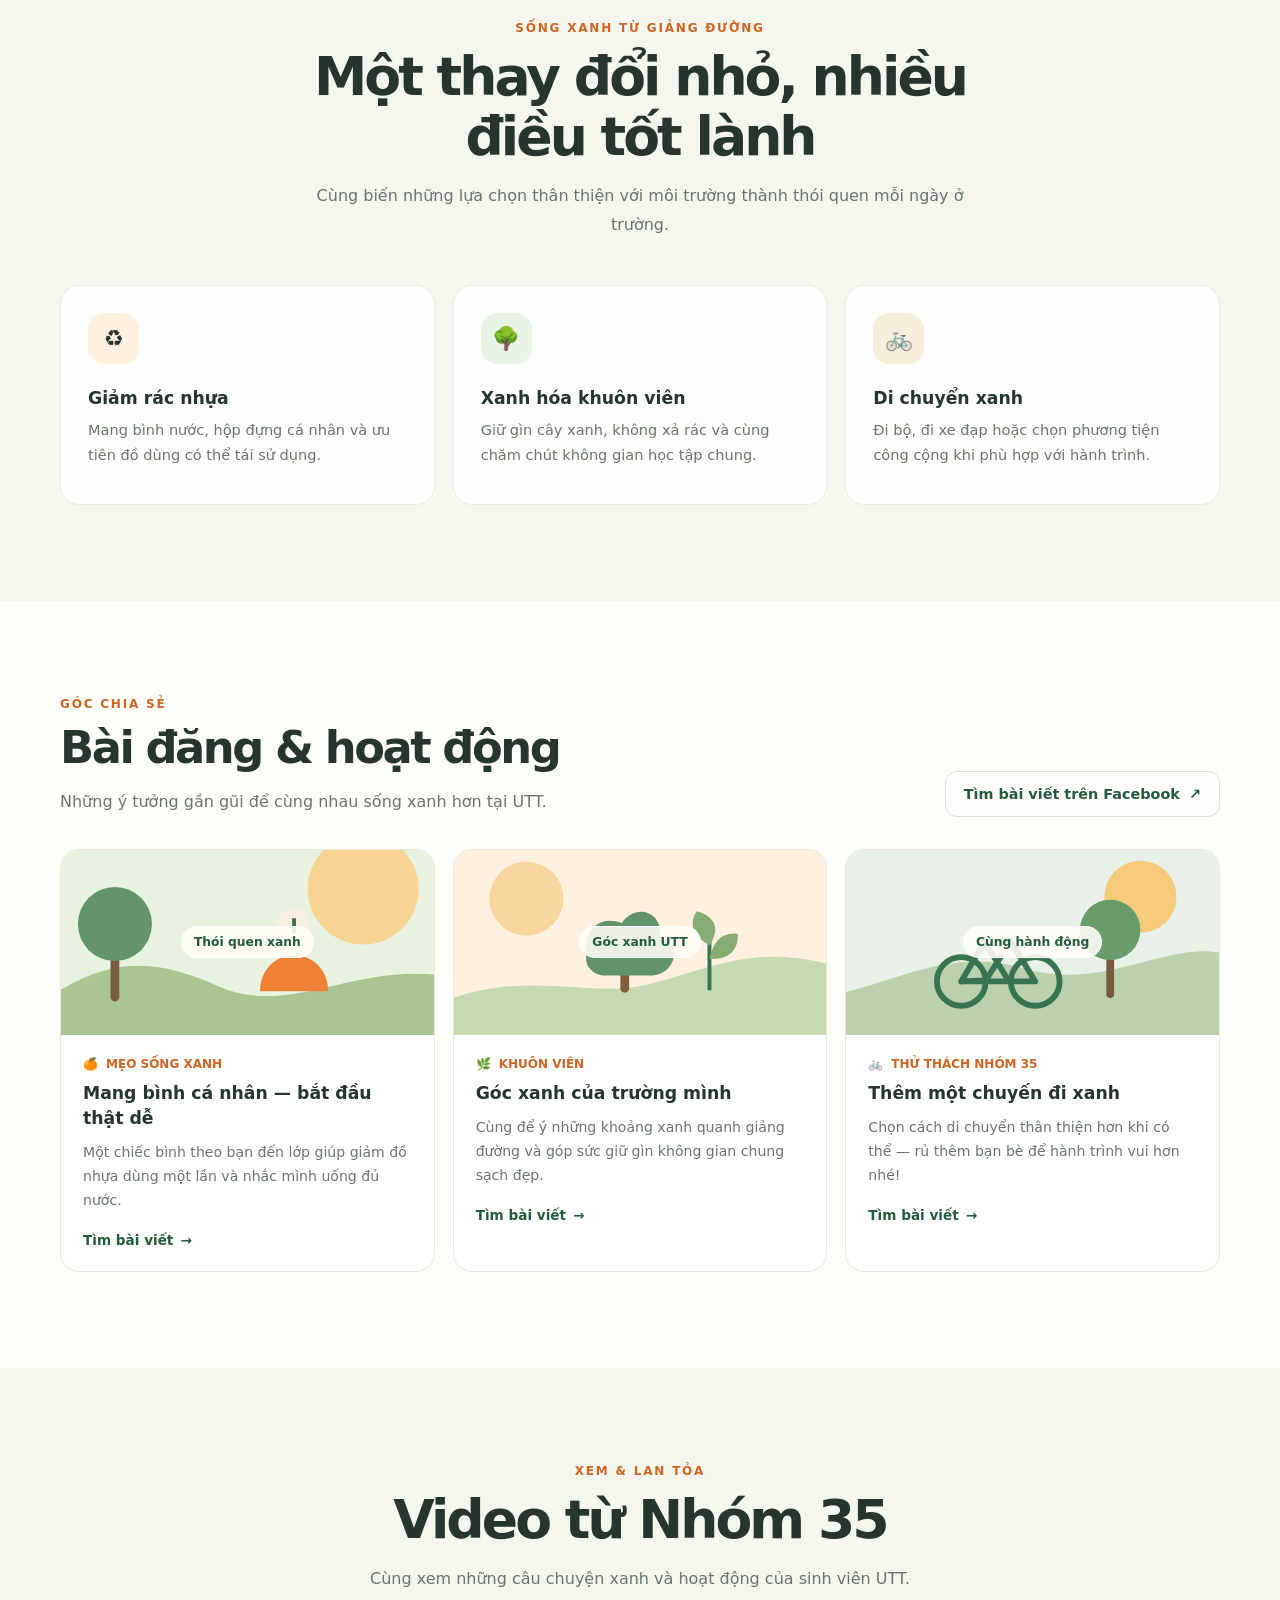
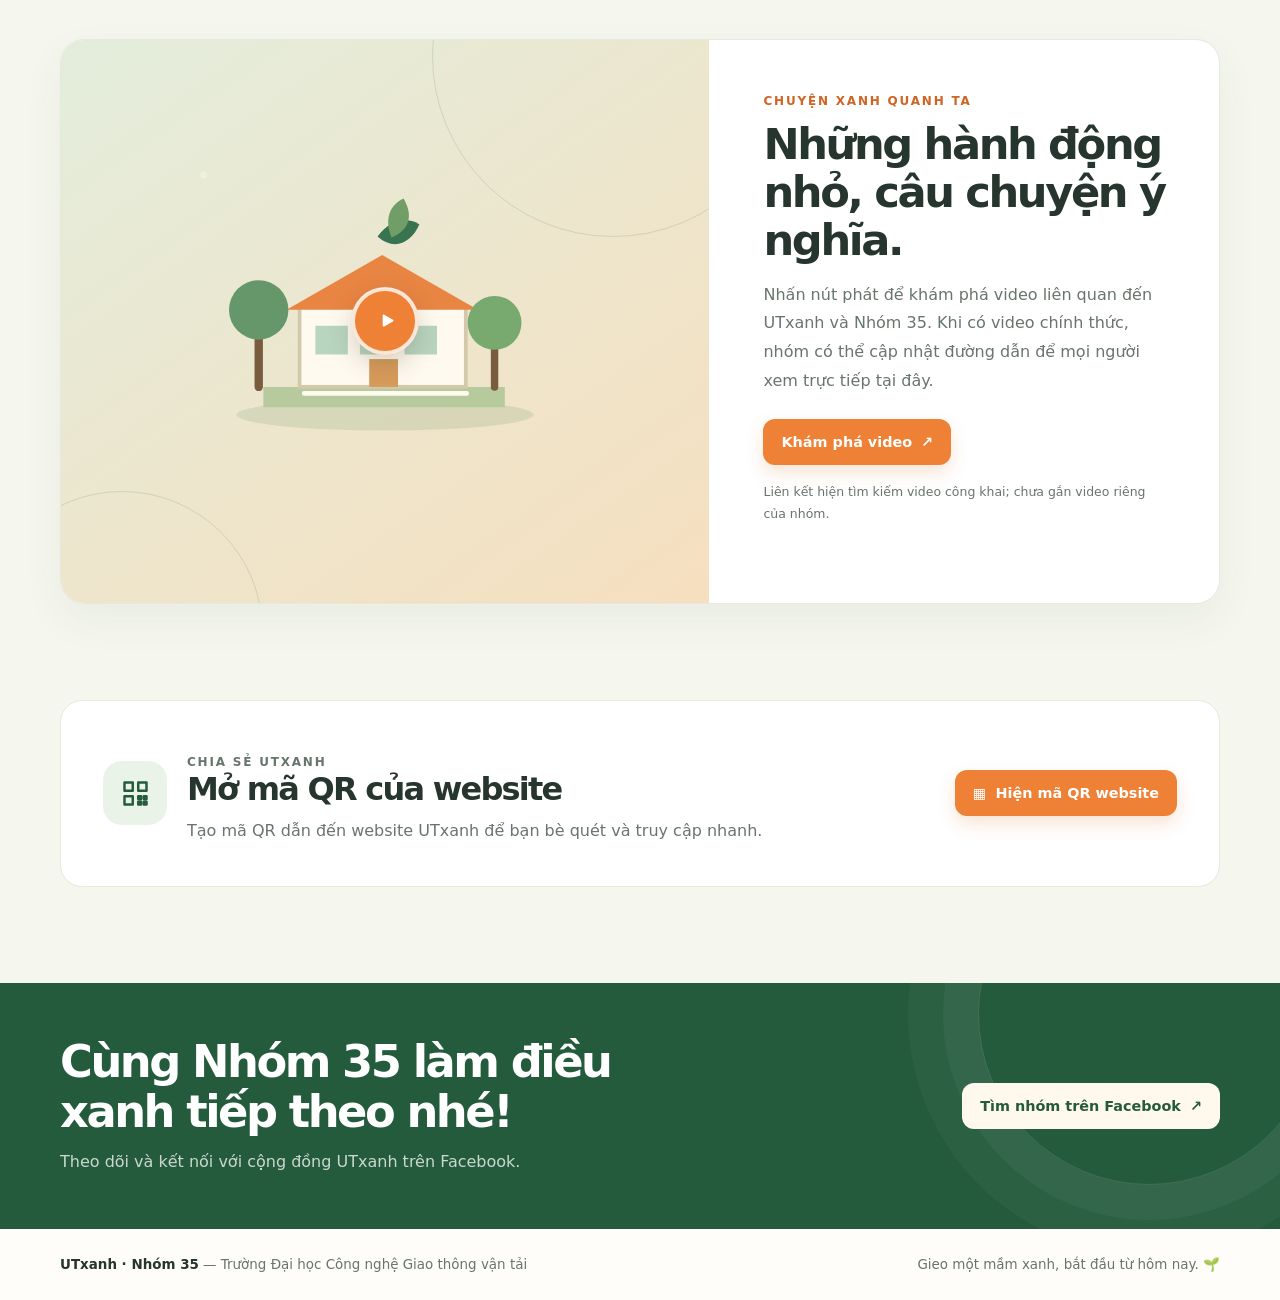
==== commit 4961d886: "update" ====
--- a/UTxanh.html
+++ b/UTxanh.html
@@ -3,1025 +3,11 @@
 <head>
   <meta charset="utf-8">
   <meta name="viewport" content="width=device-width, initial-scale=1">
-  <meta name="theme-color" content="#fff8ef">
-  <meta name="description" content="UTxanh - Nhóm 35 cùng lan tỏa lối sống xanh trong cộng đồng sinh viên Trường Đại học Công nghệ Giao thông vận tải.">
-  <title>UTxanh | Nhóm 35 — Sống xanh từ giảng đường</title>
-  <style>
-    :root {
-      color-scheme: light;
-      --ink: #26352d;
-      --muted: #68756c;
-      --orange: #ee8135;
-      --orange-dark: #cf6423;
-      --orange-pale: #fff0df;
-      --green: #397451;
-      --green-dark: #245b3d;
-      --green-pale: #eaf3e8;
-      --paper: #fffdf9;
-      --line: #eee7dc;
-      --page-gutter: clamp(14px, 4vw, 48px);
-      --section-space: clamp(72px, 8vw, 96px);
-      --sans: "Segoe UI", system-ui, -apple-system, sans-serif;
-    }
-
-    * { box-sizing: border-box; }
-    html { scroll-behavior: smooth; scroll-padding-top: 86px; }
-    img, svg, video { max-width: 100%; }
-    body {
-      margin: 0;
-      color: var(--ink);
-      background: var(--paper);
-      font-family: var(--sans);
-      -webkit-font-smoothing: antialiased;
-    }
-    a { color: inherit; }
-    button { font: inherit; }
-    .wrap { width: min(1160px, calc(100% - 2 * var(--page-gutter))); margin: 0 auto; }
-
-    .topbar {
-      position: sticky;
-      z-index: 10;
-      top: 0;
-      border-bottom: 1px solid rgb(238 231 220 / 85%);
-      background: rgb(255 253 249 / 92%);
-      backdrop-filter: blur(14px);
-    }
-    .nav {
-      min-height: 72px;
-      display: flex;
-      align-items: center;
-      justify-content: space-between;
-      gap: 22px;
-    }
-    .brand {
-      display: inline-flex;
-      align-items: center;
-      gap: 10px;
-      font-size: 1.08rem;
-      font-weight: 800;
-      letter-spacing: -.045em;
-      text-decoration: none;
-      white-space: nowrap;
-    }
-    .brand-mark {
-      display: grid;
-      width: 39px;
-      height: 39px;
-      place-items: center;
-      border-radius: 14px;
-      color: white;
-      background: var(--orange);
-      box-shadow: 0 6px 15px rgb(210 103 33 / 20%);
-    }
-    .brand-mark svg { width: 23px; height: 23px; }
-    .nav-links { display: flex; align-items: center; gap: clamp(18px, 3vw, 34px); }
-    .nav-links a {
-      color: var(--muted);
-      font-size: .9rem;
-      font-weight: 650;
-      text-decoration: none;
-      transition: color .18s ease;
-    }
-    .nav-links a:hover { color: var(--orange-dark); }
-    .nav-cta, .button {
-      display: inline-flex;
-      min-height: 46px;
-      align-items: center;
-      justify-content: center;
-      gap: 9px;
-      padding: 0 18px;
-      border: 0;
-      border-radius: 12px;
-      color: white;
-      background: var(--orange);
-      box-shadow: 0 8px 18px rgb(210 103 33 / 18%);
-      font-size: .9rem;
-      font-weight: 750;
-      text-decoration: none;
-      transition: transform .18s ease, background .18s ease;
-    }
-    .nav-cta:hover, .button:hover { transform: translateY(-2px); background: var(--orange-dark); }
-    .menu-toggle {
-      display: none;
-      width: 42px;
-      height: 42px;
-      border: 1px solid var(--line);
-      border-radius: 12px;
-      color: var(--ink);
-      background: white;
-      cursor: pointer;
-    }
-    a:focus-visible, button:focus-visible {
-      outline: 3px solid #356d4d;
-      outline-offset: 4px;
-    }
-
-    .hero {
-      position: relative;
-      overflow: hidden;
-      background:
-        radial-gradient(ellipse at 84% 45%, rgb(248 205 151 / 38%), transparent 36%),
-        linear-gradient(135deg, #fff8ef 0%, #fff5e9 47%, #f1f6e8 100%);
-    }
-    .hero::before, .hero::after {
-      position: absolute;
-      border: 1px solid rgb(83 133 82 / 15%);
-      border-radius: 50%;
-      content: "";
-      pointer-events: none;
-    }
-    .hero::before { width: 370px; height: 370px; top: -205px; left: -140px; }
-    .hero::after { width: 520px; height: 520px; right: -270px; bottom: -330px; }
-    .hero-inner {
-      position: relative;
-      z-index: 1;
-      min-height: clamp(540px, 76svh, 740px);
-      padding-top: clamp(48px, 6vw, 76px);
-      padding-bottom: clamp(48px, 6vw, 76px);
-      display: grid;
-      grid-template-columns: minmax(0, 1.04fr) minmax(0, .96fr);
-      align-items: center;
-      gap: 36px;
-    }
-    .hero-copy { max-width: 610px; }
-    .eyebrow {
-      display: inline-flex;
-      align-items: center;
-      gap: 9px;
-      margin: 0 0 20px;
-      color: var(--green);
-      font-size: .78rem;
-      font-weight: 800;
-      letter-spacing: .13em;
-      text-transform: uppercase;
-    }
-    .eyebrow .dot {
-      width: 8px;
-      height: 8px;
-      border-radius: 50%;
-      background: var(--orange);
-      box-shadow: 0 0 0 5px rgb(238 129 53 / 13%);
-    }
-    h1, h2, h3, p { overflow-wrap: break-word; }
-    h1 {
-      margin: 0;
-      font-size: clamp(3.2rem, 7vw, 6.15rem);
-      font-weight: 850;
-      letter-spacing: -.075em;
-      line-height: .99;
-    }
-    h1 .accent { color: var(--orange); }
-    .hero-intro {
-      max-width: 510px;
-      margin: 24px 0 28px;
-      color: var(--muted);
-      font-size: 1.07rem;
-      line-height: 1.8;
-    }
-    .hero-actions { display: flex; flex-wrap: wrap; gap: 12px; }
-    .button-secondary {
-      display: inline-flex;
-      min-height: 46px;
-      align-items: center;
-      justify-content: center;
-      gap: 9px;
-      padding: 0 18px;
-      border: 1px solid #d9e3d6;
-      border-radius: 12px;
-      color: var(--green-dark);
-      background: rgb(255 255 255 / 74%);
-      font-size: .9rem;
-      font-weight: 750;
-      text-decoration: none;
-      transition: background .18s ease, transform .18s ease;
-    }
-    .button-secondary:hover { transform: translateY(-2px); background: white; }
-    .hero-note {
-      display: flex;
-      align-items: center;
-      gap: 10px;
-      margin: 26px 0 0;
-      color: #758078;
-      font-size: .84rem;
-    }
-    .hero-note strong { color: var(--green-dark); }
-    .hero-visual {
-      position: relative;
-      display: grid;
-      min-height: 420px;
-      place-items: center;
-    }
-    .visual-blob {
-      position: absolute;
-      width: min(440px, 100%);
-      aspect-ratio: 1;
-      border-radius: 46% 54% 55% 45% / 48% 43% 57% 52%;
-      background: #f8dfbd;
-      transform: rotate(-8deg);
-    }
-    .campus-art { position: relative; z-index: 1; width: min(100%, 500px); filter: drop-shadow(0 22px 22px rgb(49 76 46 / 13%)); }
-    .float-tag {
-      position: absolute;
-      z-index: 2;
-      display: flex;
-      align-items: center;
-      gap: 9px;
-      padding: 12px 15px;
-      border: 1px solid rgb(255 255 255 / 90%);
-      border-radius: 15px;
-      background: rgb(255 253 249 / 94%);
-      box-shadow: 0 12px 30px rgb(67 70 47 / 11%);
-      font-size: .82rem;
-      font-weight: 750;
-    }
-    .float-tag span { font-size: 1.15rem; }
-    .tag-one { top: 12%; right: 0; transform: rotate(3deg); }
-    .tag-two { bottom: 10%; left: 0; transform: rotate(-3deg); }
-
-    .quick-facts {
-      position: relative;
-      z-index: 2;
-      margin-top: -1px;
-      border-top: 1px solid rgb(226 220 204 / 70%);
-      border-bottom: 1px solid var(--line);
-      background: #fffdf9;
-    }
-    .facts-inner { display: grid; grid-template-columns: repeat(3, minmax(0, 1fr)); }
-    .fact {
-      display: flex;
-      align-items: center;
-      justify-content: center;
-      gap: 12px;
-      min-height: 92px;
-      padding: 16px;
-    }
-    .fact + .fact { border-left: 1px solid var(--line); }
-    .fact-icon {
-      display: grid;
-      width: 42px;
-      height: 42px;
-      flex: 0 0 42px;
-      place-items: center;
-      border-radius: 14px;
-      background: var(--green-pale);
-      font-size: 1.15rem;
-    }
-    .fact:nth-child(2) .fact-icon { background: var(--orange-pale); }
-    .fact:nth-child(3) .fact-icon { background: #f1eee2; }
-    .fact strong { display: block; font-size: .92rem; }
-    .fact small { display: block; margin-top: 3px; color: var(--muted); font-size: .78rem; }
-
-    .section { padding: var(--section-space) 0; }
-    .section-heading { max-width: 660px; margin: 0 auto 45px; text-align: center; }
-    .section-label {
-      margin: 0 0 12px;
-      color: var(--orange-dark);
-      font-size: .75rem;
-      font-weight: 850;
-      letter-spacing: .15em;
-      text-transform: uppercase;
-    }
-    h2 {
-      margin: 0;
-      font-size: clamp(2rem, 4.5vw, 3.35rem);
-      font-weight: 820;
-      letter-spacing: -.055em;
-      line-height: 1.12;
-    }
-    .section-desc { margin: 15px auto 0; color: var(--muted); line-height: 1.8; }
-    .about { background: #fffdf9; }
-    .about-grid { display: grid; grid-template-columns: minmax(0, .94fr) minmax(0, 1.06fr); align-items: center; gap: clamp(34px, 7vw, 86px); }
-    .about-art {
-      position: relative;
-      display: grid;
-      min-height: 365px;
-      overflow: hidden;
-      place-items: center;
-      border-radius: 28px;
-      background:
-        radial-gradient(circle at 83% 20%, rgb(238 129 53 / 18%) 0 7px, transparent 8px),
-        linear-gradient(145deg, #f3f6e9, #fff0df);
-    }
-    .about-art::before, .about-art::after {
-      position: absolute;
-      width: 150px;
-      height: 150px;
-      border: 1px solid rgb(57 116 81 / 16%);
-      border-radius: 50%;
-      content: "";
-    }
-    .about-art::before { left: -70px; bottom: -58px; }
-    .about-art::after { right: -55px; top: -60px; width: 210px; height: 210px; }
-    .about-art svg { position: relative; z-index: 1; width: min(90%, 340px); }
-    .about-copy .section-label { text-align: left; }
-    .about-copy h2 { font-size: clamp(2rem, 4vw, 3rem); }
-    .about-copy > p:not(.section-label) { margin: 18px 0 0; color: var(--muted); line-height: 1.85; }
-    .team-points { display: grid; gap: 14px; margin: 25px 0 0; padding: 0; list-style: none; }
-    .team-points li { display: flex; align-items: flex-start; gap: 11px; color: #45554a; line-height: 1.65; }
-    .check {
-      display: grid;
-      width: 23px;
-      height: 23px;
-      flex: 0 0 23px;
-      margin-top: 1px;
-      place-items: center;
-      border-radius: 50%;
-      color: var(--green-dark);
-      background: var(--green-pale);
-      font-size: .75rem;
-      font-weight: 900;
-    }
-
-    .pillars { background: #f5f7ef; }
-    .pillar-grid { display: grid; grid-template-columns: repeat(3, minmax(0, 1fr)); gap: 18px; }
-    .pillar-card {
-      min-height: 220px;
-      padding: 27px;
-      border: 1px solid #e7ebdf;
-      border-radius: 19px;
-      background: rgb(255 255 255 / 85%);
-      transition: transform .2s ease, box-shadow .2s ease;
-    }
-    .pillar-card:hover { transform: translateY(-4px); box-shadow: 0 14px 32px rgb(49 76 46 / 8%); }
-    .pillar-icon {
-      display: grid;
-      width: 51px;
-      height: 51px;
-      margin-bottom: 24px;
-      place-items: center;
-      border-radius: 16px;
-      background: var(--orange-pale);
-      font-size: 1.4rem;
-    }
-    .pillar-card:nth-child(2) .pillar-icon { background: var(--green-pale); }
-    .pillar-card:nth-child(3) .pillar-icon { background: #f6edda; }
-    .pillar-card h3 { margin: 0 0 9px; font-size: 1.08rem; }
-    .pillar-card p { margin: 0; color: var(--muted); font-size: .91rem; line-height: 1.75; }
-
-    .posts { background: #fffdf9; }
-    .posts-top { display: flex; align-items: end; justify-content: space-between; gap: 20px; margin-bottom: 32px; }
-    .posts-top .section-label { text-align: left; }
-    .posts-top h2 { font-size: clamp(2rem, 4vw, 2.8rem); }
-    .posts-top .section-desc { max-width: 500px; margin-left: 0; }
-    .post-grid { display: grid; grid-template-columns: repeat(3, minmax(0, 1fr)); gap: 18px; }
-    .post-card {
-      overflow: hidden;
-      border: 1px solid var(--line);
-      border-radius: 19px;
-      background: white;
-      transition: transform .2s ease, box-shadow .2s ease;
-    }
-    .post-card:hover { transform: translateY(-4px); box-shadow: 0 14px 30px rgb(61 62 42 / 8%); }
-    .post-cover { position: relative; display: grid; min-height: 185px; overflow: hidden; place-items: center; }
-    .post-cover svg { width: 100%; height: 100%; position: absolute; inset: 0; }
-    .post-cover .cover-label {
-      position: relative;
-      z-index: 1;
-      padding: 8px 12px;
-      border: 1px solid rgb(255 255 255 / 80%);
-      border-radius: 100px;
-      background: rgb(255 253 249 / 88%);
-      color: var(--green-dark);
-      font-size: .77rem;
-      font-weight: 800;
-    }
-    .post-body { padding: 22px; }
-    .post-meta { display: flex; align-items: center; gap: 8px; margin: 0 0 10px; color: var(--orange-dark); font-size: .75rem; font-weight: 800; }
-    .post-body h3 { margin: 0; font-size: 1.08rem; line-height: 1.45; }
-    .post-body > p:not(.post-meta) { margin: 10px 0 17px; color: var(--muted); font-size: .88rem; line-height: 1.7; }
-    .text-link { display: inline-flex; align-items: center; gap: 7px; color: var(--green-dark); font-size: .85rem; font-weight: 800; text-decoration: none; }
-    .text-link:hover { color: var(--orange-dark); }
-
-    .videos { background: #f5f7ef; }
-    .video-feature {
-      display: grid;
-      grid-template-columns: minmax(0, 1.12fr) minmax(0, .88fr);
-      overflow: hidden;
-      border: 1px solid #e4eadd;
-      border-radius: 24px;
-      background: white;
-      box-shadow: 0 16px 42px rgb(49 76 46 / 6%);
-    }
-    .video-stage {
-      position: relative;
-      display: grid;
-      min-height: 360px;
-      overflow: hidden;
-      place-items: center;
-      background:
-        radial-gradient(circle at 22% 24%, rgb(255 255 255 / 30%) 0 3px, transparent 4px),
-        linear-gradient(145deg, #e3eddc, #f6dfbf);
-    }
-    .video-stage::before, .video-stage::after {
-      position: absolute;
-      width: 280px;
-      height: 280px;
-      border: 1px solid rgb(57 116 81 / 17%);
-      border-radius: 50%;
-      content: "";
-    }
-    .video-stage::before { left: -80px; bottom: -170px; }
-    .video-stage::after { top: -165px; right: -85px; width: 360px; height: 360px; }
-    .video-illustration { position: relative; z-index: 1; width: min(86%, 390px); }
-    .play-link {
-      position: absolute;
-      z-index: 2;
-      display: grid;
-      width: 68px;
-      height: 68px;
-      place-items: center;
-      border: 4px solid rgb(255 255 255 / 80%);
-      border-radius: 50%;
-      color: white;
-      background: var(--orange);
-      box-shadow: 0 10px 25px rgb(76 67 45 / 22%);
-      text-decoration: none;
-      transition: transform .18s ease;
-    }
-    .play-link:hover { transform: scale(1.08); }
-    .play-link svg { width: 23px; height: 23px; margin-left: 3px; }
-    .video-copy { align-self: center; padding: clamp(28px, 5vw, 54px); }
-    .video-copy .section-label { text-align: left; }
-    .video-copy h2 { font-size: clamp(1.8rem, 3.7vw, 2.7rem); }
-    .video-copy > p:not(.section-label) { margin: 16px 0 23px; color: var(--muted); line-height: 1.8; }
-    .video-hint { margin: 14px 0 0; color: #7b857d; font-size: .78rem; line-height: 1.6; }
-
-    .qr-section { padding-top: 0; background: #f5f7ef; }
-    .qr-card {
-      display: flex;
-      align-items: center;
-      justify-content: space-between;
-      gap: 28px;
-      padding: clamp(24px, 5vw, 42px);
-      border: 1px solid #e4eadd;
-      border-radius: 22px;
-      background: white;
-    }
-    .qr-card-copy { display: flex; align-items: center; gap: 20px; }
-    .qr-icon {
-      display: grid;
-      width: 64px;
-      height: 64px;
-      flex: 0 0 64px;
-      place-items: center;
-      border-radius: 19px;
-      color: var(--green-dark);
-      background: var(--green-pale);
-    }
-    .qr-icon svg { width: 33px; height: 33px; }
-    .qr-card h2 { font-size: clamp(1.45rem, 3vw, 2rem); }
-    .qr-card p { max-width: 620px; margin: 9px 0 0; color: var(--muted); line-height: 1.7; }
-    .qr-card .button { flex: 0 0 auto; cursor: pointer; }
-    .qr-dialog {
-      width: min(520px, calc(100% - 32px));
-      max-height: min(90vh, 760px);
-      padding: 0;
-      overflow: auto;
-      border: 1px solid var(--line);
-      border-radius: 22px;
-      color: var(--ink);
-      background: var(--paper);
-      box-shadow: 0 24px 80px rgb(25 41 31 / 28%);
-    }
-    .qr-dialog::backdrop { background: rgb(25 41 31 / 58%); backdrop-filter: blur(3px); }
-    .qr-dialog-inner { padding: clamp(20px, 5vw, 32px); }
-    .qr-dialog-head { display: flex; align-items: flex-start; justify-content: space-between; gap: 16px; }
-    .qr-dialog-head h2 { font-size: 1.7rem; }
-    .qr-dialog-head p { margin: 8px 0 0; color: var(--muted); font-size: .9rem; line-height: 1.6; }
-    .qr-close {
-      display: grid;
-      width: 40px;
-      height: 40px;
-      flex: 0 0 40px;
-      place-items: center;
-      border: 1px solid var(--line);
-      border-radius: 12px;
-      color: var(--ink);
-      background: white;
-      font-size: 1.3rem;
-      cursor: pointer;
-    }
-    .qr-code-box {
-      display: grid;
-      width: min(100%, 320px);
-      min-height: 280px;
-      margin-top: 20px;
-      margin-right: auto;
-      margin-left: auto;
-      place-items: center;
-      border-radius: 16px;
-      background: white;
-      box-shadow: inset 0 0 0 1px var(--line);
-    }
-    #qr-code { display: grid; width: 100%; min-height: 256px; place-items: center; }
-    #qr-code canvas, #qr-code img { display: block; max-width: 100%; height: auto; }
-    .qr-status { margin: 14px 0; color: var(--muted); font-size: .9rem; line-height: 1.6; }
-    .qr-url {
-      display: block;
-      width: 100%;
-      padding: 11px 12px;
-      border: 1px solid var(--line);
-      border-radius: 10px;
-      color: var(--green-dark);
-      background: white;
-      font: .82rem/1.5 var(--sans);
-      overflow-wrap: anywhere;
-    }
-    .qr-controls { display: flex; flex-wrap: wrap; gap: 10px; margin-top: 14px; }
-    .qr-controls .button { margin: 0 auto; }
-    .qr-controls .button { cursor: pointer; }
-
-    .join-banner {
-      position: relative;
-      overflow: hidden;
-      padding: 54px 0;
-      color: white;
-      background: var(--green-dark);
-    }
-    .join-banner::after {
-      position: absolute;
-      top: -140px;
-      right: -40px;
-      width: 340px;
-      height: 340px;
-      border: 1px solid rgb(255 255 255 / 13%);
-      border-radius: 50%;
-      box-shadow: 0 0 0 35px rgb(255 255 255 / 4%), 0 0 0 70px rgb(255 255 255 / 3%);
-      content: "";
-    }
-    .join-inner { position: relative; z-index: 1; display: flex; align-items: center; justify-content: space-between; gap: 25px; }
-    .join-inner h2 { max-width: 650px; font-size: clamp(1.8rem, 4vw, 2.8rem); }
-    .join-inner p { margin: 10px 0 0; color: rgb(255 255 255 / 76%); line-height: 1.7; }
-    .join-inner .button { flex: 0 0 auto; color: var(--green-dark); background: #fff8ed; box-shadow: none; }
-    .join-inner .button:hover { background: #ffe7ce; }
-    footer { padding: 28px 0; color: var(--muted); background: #fffdf9; font-size: .84rem; }
-    .footer-inner { display: flex; align-items: center; justify-content: space-between; gap: 18px; }
-    .footer-inner p { margin: 0; }
-    .footer-brand { color: var(--ink); font-weight: 800; }
-
-    @media (max-width: 800px) {
-      .nav { min-height: 66px; }
-      .menu-toggle { display: grid; place-items: center; }
-      .nav-cta { display: none; }
-      .nav-links {
-        position: absolute;
-        top: calc(100% + 1px);
-        right: 0;
-        left: 0;
-        display: none;
-        align-items: stretch;
-        gap: 0;
-        padding: 8px 24px 16px;
-        border-bottom: 1px solid var(--line);
-        background: var(--paper);
-        box-shadow: 0 12px 20px rgb(33 48 38 / 7%);
-      }
-      .nav-links.is-open { display: grid; }
-      .nav-links a { padding: 13px 0; }
-      .hero-inner { min-height: 0; grid-template-columns: 1fr; gap: 10px; padding-top: 66px; padding-bottom: 50px; }
-      .hero-copy { margin: auto; text-align: center; }
-      .eyebrow { justify-content: center; }
-      .hero-intro { margin-right: auto; margin-left: auto; }
-      .hero-actions, .hero-note { justify-content: center; }
-      .hero-visual { min-height: 380px; }
-      .campus-art { width: min(100%, 440px); }
-      .tag-one { right: 5%; }
-      .tag-two { left: 5%; }
-      .about-grid { grid-template-columns: 1fr; }
-      .about-art { min-height: 320px; }
-      .pillar-grid, .post-grid { grid-template-columns: repeat(2, 1fr); }
-      .pillar-card:last-child, .post-card:last-child { grid-column: 1 / -1; }
-      .post-card:last-child { display: grid; grid-template-columns: .9fr 1.1fr; }
-      .post-card:last-child .post-cover { min-height: 100%; }
-      .video-feature { grid-template-columns: 1fr; }
-      .video-stage { min-height: 340px; }
-      .video-copy { padding: 34px; }
-      .qr-card { align-items: flex-start; flex-direction: column; }
-      .qr-card .button { width: 100%; }
-    }
-    @media (max-width: 560px) {
-      .brand { font-size: 1rem; }
-      .hero-inner { padding-top: 53px; }
-      h1 { font-size: clamp(3rem, 15vw, 4.5rem); }
-      .hero-intro { font-size: .98rem; }
-      .hero-actions { display: grid; }
-      .hero-actions > a { width: 100%; }
-      .hero-visual { min-height: 300px; margin-top: 10px; }
-      .visual-blob { width: 88%; }
-      .float-tag { padding: 10px 12px; font-size: .74rem; }
-      .tag-one { top: 7%; }
-      .tag-two { bottom: 4%; }
-      .facts-inner { grid-template-columns: 1fr; padding: 8px 0; }
-      .fact { justify-content: flex-start; min-height: 69px; padding: 10px 18px; }
-      .fact + .fact { border-top: 1px solid var(--line); border-left: 0; }
-      .fact-icon { width: 38px; height: 38px; flex-basis: 38px; }
-      .section { padding: 72px 0; }
-      .section-heading { margin-bottom: 32px; }
-      .about-art { min-height: 270px; }
-      .pillar-grid, .post-grid { grid-template-columns: 1fr; }
-      .pillar-card, .pillar-card:last-child { min-height: auto; grid-column: auto; }
-      .post-card:last-child { display: block; grid-column: auto; }
-      .post-card:last-child .post-cover { min-height: 185px; }
-      .posts-top { align-items: flex-start; flex-direction: column; }
-      .posts-top .button-secondary { width: 100%; }
-      .video-stage { min-height: 270px; }
-      .video-copy { padding: 27px 23px; }
-      .qr-card-copy { align-items: flex-start; gap: 14px; }
-      .qr-icon { width: 48px; height: 48px; flex-basis: 48px; border-radius: 15px; }
-      .qr-icon svg { width: 26px; height: 26px; }
-      .qr-code-box { min-height: 240px; }
-      #qr-code { min-height: 216px; }
-      .join-inner { align-items: stretch; flex-direction: column; }
-      .join-inner .button { width: 100%; }
-      .footer-inner { align-items: flex-start; flex-direction: column; }
-    }
-    @media (prefers-reduced-motion: reduce) {
-      *, *::before, *::after { scroll-behavior: auto !important; animation-duration: .01ms !important; transition-duration: .01ms !important; }
-    }
-  </style>
+  <meta http-equiv="refresh" content="0; url=./">
+  <link rel="canonical" href="https://ndptgth-cloud.github.io/UTXanh/">
+  <title>UTxanh — Đang chuyển hướng</title>
 </head>
 <body>
-  <header class="topbar">
-    <nav class="nav wrap" aria-label="Điều hướng chính">
-      <a class="brand" href="#dau-trang" aria-label="UTxanh - về đầu trang">
-        <span class="brand-mark" aria-hidden="true">
-          <svg viewBox="0 0 24 24" fill="none"><path d="M19.5 4.5C12 4.5 6 7.2 6 13.1c0 3.2 2.2 5.4 5.1 5.4 5.4 0 8.4-6.2 8.4-14Z" stroke="currentColor" stroke-width="1.8" stroke-linejoin="round"/><path d="M4 20c2.5-4 5.6-6.9 10.2-9" stroke="currentColor" stroke-width="1.8" stroke-linecap="round"/></svg>
-        </span>
-        UTxanh <span style="color:var(--orange)">·</span> Nhóm 35
-      </a>
-      <div class="nav-links" id="nav-links">
-        <a href="#gioi-thieu">Về chúng mình</a>
-        <a href="#hanh-dong">Sống xanh</a>
-        <a href="#bai-viet">Bài đăng</a>
-        <a href="#video">Video</a>
-      </div>
-      <a class="nav-cta" href="https://www.facebook.com/search/groups/?q=UTxanh%20Nh%C3%B3m%2035" target="_blank" rel="noopener noreferrer">Kết nối Facebook <span aria-hidden="true">↗</span></a>
-      <button class="menu-toggle" type="button" aria-label="Mở menu" aria-expanded="false" aria-controls="nav-links">
-        <svg width="21" height="21" viewBox="0 0 24 24" fill="none" aria-hidden="true"><path d="M4 7h16M4 12h16M4 17h16" stroke="currentColor" stroke-width="1.8" stroke-linecap="round"/></svg>
-      </button>
-    </nav>
-  </header>
-
-  <main>
-    <section class="hero" id="dau-trang" aria-labelledby="main-title">
-      <div class="hero-inner wrap">
-        <div class="hero-copy">
-          <p class="eyebrow"><span class="dot" aria-hidden="true"></span> Trường Đại học Công nghệ Giao thông vận tải</p>
-          <h1 id="main-title">Sống xanh<br>bắt đầu từ <span class="accent">ta.</span></h1>
-          <p class="hero-intro">Một khuôn viên xanh hơn không bắt đầu từ điều gì lớn lao — mà từ những lựa chọn nhỏ của mỗi sinh viên. Cùng Nhóm 35 lan tỏa điều đó mỗi ngày.</p>
-          <div class="hero-actions">
-            <a class="button" href="#gioi-thieu">Khám phá UTxanh <span aria-hidden="true">↓</span></a>
-            <a class="button-secondary" href="#bai-viet"><span aria-hidden="true">🌱</span> Xem hoạt động nhóm</a>
-          </div>
-          <p class="hero-note"><span aria-hidden="true">🍃</span> Dự án sinh viên <strong>UTxanh · Nhóm 35</strong></p>
-        </div>
-        <div class="hero-visual" aria-label="Minh họa khuôn viên đại học xanh">
-          <div class="visual-blob" aria-hidden="true"></div>
-          <svg class="campus-art" viewBox="0 0 520 430" role="img" aria-labelledby="campus-title campus-desc">
-            <title id="campus-title">Khuôn viên đại học xanh</title>
-            <desc id="campus-desc">Minh họa tòa nhà trường học, cây xanh, xe đạp và những chiếc lá.</desc>
-            <ellipse cx="265" cy="370" rx="205" ry="25" fill="#78986d" opacity=".16"/>
-            <path d="M71 345c30-37 72-53 115-38 50 18 93 12 132-15 49-34 104-18 137 25v45H71z" fill="#c4d6a8"/>
-            <path d="M106 216h283v129H106z" fill="#fffaf0" stroke="#d3c8aa" stroke-width="4"/>
-            <path d="m91 220 154-89 160 89z" fill="#e88543"/>
-            <path d="M121 217 245 147l127 70" fill="#f2a05a"/>
-            <path d="M224 153h42v22h-42z" fill="#fff4df"/>
-            <path d="M235 168h19v21h-19z" fill="#d87436"/>
-            <path d="M128 238h49v42h-49zM196 238h49v42h-49zM264 238h49v42h-49zM332 238h39v42h-39z" fill="#b8d5c0"/>
-            <path d="M128 238h49v7h-49zM196 238h49v7h-49zM264 238h49v7h-49zM332 238h39v7h-39z" fill="#fff8e9"/>
-            <path d="M224 286h47v59h-47z" fill="#db9b58"/>
-            <path d="M233 293h29v52h-29z" fill="#fff3df"/>
-            <circle cx="256" cy="320" r="2.7" fill="#b56e39"/>
-            <path d="M105 345h284" stroke="#9ba783" stroke-width="5" stroke-linecap="round"/>
-            <g>
-              <path d="M76 342V251" stroke="#795c3d" stroke-width="12" stroke-linecap="round"/>
-              <path d="M40 263c-3-30 21-51 48-39 19-28 55-12 50 18 28 10 22 47-9 51H62c-17-4-25-15-22-30Z" fill="#5c9668"/>
-              <path d="M76 257c7-16 17-25 34-32M75 279c-9-11-17-15-25-18M80 283c12-13 23-18 39-19" stroke="#8db781" stroke-width="3" stroke-linecap="round"/>
-            </g>
-            <g>
-              <path d="M421 344v-66" stroke="#795c3d" stroke-width="9" stroke-linecap="round"/>
-              <circle cx="421" cy="261" r="35" fill="#73a36f"/>
-              <circle cx="395" cy="280" r="23" fill="#609366"/>
-              <circle cx="446" cy="282" r="25" fill="#86ae72"/>
-            </g>
-            <g transform="translate(320 323)" fill="none" stroke="#397451" stroke-width="4">
-              <circle cx="0" cy="25" r="17"/><circle cx="58" cy="25" r="17"/>
-              <path d="m0 25 17-26 14 26H0l18-1 10-17M31 25h27L44-1h-8"/>
-              <path d="M40-5h12M12-5h11" stroke-linecap="round"/>
-            </g>
-            <g fill="#ee8135">
-              <path d="M64 146c11-17 28-19 39-13-8 18-23 26-39 13Z"/>
-              <path d="M407 146c-7-18-1-33 13-40 9 18 5 33-13 40Z"/>
-            </g>
-            <g fill="#397451">
-              <path d="M73 146c-7-18-2-31 11-38 9 17 5 30-11 38Z"/>
-              <path d="M398 145c-11-15-11-29 0-39 13 13 14 27 0 39Z"/>
-            </g>
-            <circle cx="164" cy="189" r="5" fill="#f7c776"/><circle cx="346" cy="188" r="5" fill="#f7c776"/>
-          </svg>
-          <div class="float-tag tag-one"><span aria-hidden="true">🌿</span> Khuôn viên xanh</div>
-          <div class="float-tag tag-two"><span aria-hidden="true">🚲</span> Đi học xanh hơn</div>
-        </div>
-      </div>
-    </section>
-
-    <section class="quick-facts" aria-label="Giới thiệu nhanh về UTxanh">
-      <div class="facts-inner wrap">
-        <div class="fact"><span class="fact-icon" aria-hidden="true">🎓</span><span><strong>Sinh viên UTT</strong><small>Đại học Công nghệ Giao thông vận tải</small></span></div>
-        <div class="fact"><span class="fact-icon" aria-hidden="true">🧡</span><span><strong>Nhóm 35</strong><small>Cùng học, cùng hành động</small></span></div>
-        <div class="fact"><span class="fact-icon" aria-hidden="true">🌱</span><span><strong>Sống xanh mỗi ngày</strong><small>Bắt đầu bằng điều nhỏ nhất</small></span></div>
-      </div>
-    </section>
-
-    <section class="section about" id="gioi-thieu" aria-labelledby="about-title">
-      <div class="about-grid wrap">
-        <div class="about-art" aria-hidden="true">
-          <svg viewBox="0 0 360 300" fill="none">
-            <path d="M79 247c-24-35-15-74 17-96 8-43 56-58 83-30 33-28 77-6 73 34 37 18 37 70 2 91H79Z" fill="#dcebd4"/>
-            <path d="M84 248V159" stroke="#765d3e" stroke-width="12" stroke-linecap="round"/>
-            <path d="M48 168c-4-28 17-45 43-36 17-25 48-11 44 16 26 9 19 42-8 46H69c-15-3-23-13-21-26Z" fill="#5d966b"/>
-            <path d="M245 250c1-48 12-80 31-111" stroke="#765d3e" stroke-width="8" stroke-linecap="round"/>
-            <path d="M274 151c-30-2-43-20-41-40 26-5 42 8 41 40ZM280 171c3-29 20-43 41-41 4 25-10 41-41 41Z" fill="#78a96f"/>
-            <path d="m155 139 42-24 42 24v73h-84z" fill="#fffaf0" stroke="#cfbea0" stroke-width="3"/>
-            <path d="m145 141 52-31 52 31z" fill="#ee8135"/>
-            <path d="M172 155h19v20h-19zM204 155h19v20h-19z" fill="#b9d4be"/>
-            <path d="M187 184h20v28h-20z" fill="#d79b5b"/>
-            <circle cx="263" cy="225" r="18" stroke="#397451" stroke-width="4"/>
-            <circle cx="314" cy="225" r="18" stroke="#397451" stroke-width="4"/>
-            <path d="m263 225 16-25 13 25h-29l16-1 11-16M292 225h22l-11-25h-8" stroke="#397451" stroke-width="4" stroke-linecap="round" stroke-linejoin="round"/>
-            <path d="M53 246h265" stroke="#9eae8f" stroke-width="4" stroke-linecap="round"/>
-            <circle cx="140" cy="97" r="5" fill="#ee8135"/><circle cx="282" cy="80" r="6" fill="#ee8135"/>
-            <path d="M89 71c12-16 28-18 39-11-8 17-23 24-39 11Z" fill="#ee8135"/>
-          </svg>
-        </div>
-        <div class="about-copy">
-          <p class="section-label">Chúng mình là ai?</p>
-          <h2 id="about-title">Nhóm 35 — cùng gieo mầm sống xanh.</h2>
-          <p>UTxanh là góc nhỏ của Nhóm 35, sinh viên Trường Đại học Công nghệ Giao thông vận tải, nơi chúng mình chia sẻ ý tưởng và hành động vì một môi trường học tập thân thiện, sạch đẹp hơn.</p>
-          <p>Không cần chờ đến ngày mai: mang bình nước cá nhân, phân loại rác đúng cách hay chăm sóc một góc cây xanh — mỗi việc nhỏ đều góp phần tạo nên thay đổi lớn.</p>
-          <ul class="team-points">
-            <li><span class="check" aria-hidden="true">✓</span><span>Truyền cảm hứng về lối sống xanh trong cộng đồng sinh viên.</span></li>
-            <li><span class="check" aria-hidden="true">✓</span><span>Chia sẻ hoạt động, câu chuyện và những sáng kiến của Nhóm 35.</span></li>
-            <li><span class="check" aria-hidden="true">✓</span><span>Cùng xây dựng khuôn viên học đường xanh — sạch — đẹp.</span></li>
-          </ul>
-        </div>
-      </div>
-    </section>
-
-    <section class="section pillars" id="hanh-dong" aria-labelledby="pillars-title">
-      <div class="wrap">
-        <div class="section-heading">
-          <p class="section-label">Sống xanh từ giảng đường</p>
-          <h2 id="pillars-title">Một thay đổi nhỏ, nhiều điều tốt lành</h2>
-          <p class="section-desc">Cùng biến những lựa chọn thân thiện với môi trường thành thói quen mỗi ngày ở trường.</p>
-        </div>
-        <div class="pillar-grid">
-          <article class="pillar-card">
-            <span class="pillar-icon" aria-hidden="true">♻️</span>
-            <h3>Giảm rác nhựa</h3>
-            <p>Mang bình nước, hộp đựng cá nhân và ưu tiên đồ dùng có thể tái sử dụng.</p>
-          </article>
-          <article class="pillar-card">
-            <span class="pillar-icon" aria-hidden="true">🌳</span>
-            <h3>Xanh hóa khuôn viên</h3>
-            <p>Giữ gìn cây xanh, không xả rác và cùng chăm chút không gian học tập chung.</p>
-          </article>
-          <article class="pillar-card">
-            <span class="pillar-icon" aria-hidden="true">🚲</span>
-            <h3>Di chuyển xanh</h3>
-            <p>Đi bộ, đi xe đạp hoặc chọn phương tiện công cộng khi phù hợp với hành trình.</p>
-          </article>
-        </div>
-      </div>
-    </section>
-
-    <section class="section posts" id="bai-viet" aria-labelledby="posts-title">
-      <div class="wrap">
-        <div class="posts-top">
-          <div>
-            <p class="section-label">Góc chia sẻ</p>
-            <h2 id="posts-title">Bài đăng & hoạt động</h2>
-            <p class="section-desc">Những ý tưởng gần gũi để cùng nhau sống xanh hơn tại UTT.</p>
-          </div>
-          <a class="button-secondary" href="https://www.facebook.com/search/top?q=UTxanh%20Nh%C3%B3m%2035" target="_blank" rel="noopener noreferrer">Tìm bài viết trên Facebook <span aria-hidden="true">↗</span></a>
-        </div>
-        <div class="post-grid">
-          <article class="post-card">
-            <div class="post-cover">
-              <svg viewBox="0 0 400 190" preserveAspectRatio="xMidYMid slice" aria-hidden="true"><rect width="400" height="190" fill="#e9f1df"/><circle cx="319" cy="40" r="57" fill="#f7d492"/><path d="M0 149c66-43 114-34 170-9 72 32 141-24 230-11v61H0z" fill="#a9c592"/><path d="M64 151V89" stroke="#785c40" stroke-width="9" stroke-linecap="round"/><circle cx="64" cy="76" r="38" fill="#62966a"/><path d="M213 145c0-21 15-37 35-37s35 16 35 37" fill="#ee8135"/><path d="M231 106V77a17 17 0 0 1 34 0v29" fill="#f8f1df"/><path d="M248 70v15" stroke="#397451" stroke-width="4"/></svg>
-              <span class="cover-label">Thói quen xanh</span>
-            </div>
-            <div class="post-body">
-              <p class="post-meta"><span aria-hidden="true">🍊</span> MẸO SỐNG XANH</p>
-              <h3>Mang bình cá nhân — bắt đầu thật dễ</h3>
-              <p>Một chiếc bình theo bạn đến lớp giúp giảm đồ nhựa dùng một lần và nhắc mình uống đủ nước.</p>
-              <a class="text-link" href="https://www.facebook.com/search/top?q=UTxanh%20Nh%C3%B3m%2035%20b%C3%ACnh%20n%C6%B0%E1%BB%9Bc" target="_blank" rel="noopener noreferrer">Tìm bài viết <span aria-hidden="true">→</span></a>
-            </div>
-          </article>
-          <article class="post-card">
-            <div class="post-cover">
-              <svg viewBox="0 0 400 190" preserveAspectRatio="xMidYMid slice" aria-hidden="true"><rect width="400" height="190" fill="#fff0df"/><circle cx="83" cy="50" r="38" fill="#f8d69e"/><path d="M0 155c82-33 151-2 209-17 67-18 111-42 191-19v71H0z" fill="#c6d9b3"/><path d="M184 142V96" stroke="#805e3d" stroke-width="9" stroke-linecap="round"/><path d="M145 105c-3-24 14-38 36-30 15-22 43-10 39 14 23 8 17 37-7 40h-52c-13-3-19-12-16-24Z" fill="#619469"/><path d="M271 144v-55" stroke="#397451" stroke-width="4"/><path d="M271 98c-18-10-21-24-13-35 18 5 25 17 13 35ZM271 112c4-20 15-28 29-26 1 17-9 27-29 26Z" fill="#85ad73"/></svg>
-              <span class="cover-label">Góc xanh UTT</span>
-            </div>
-            <div class="post-body">
-              <p class="post-meta"><span aria-hidden="true">🌿</span> KHUÔN VIÊN</p>
-              <h3>Góc xanh của trường mình</h3>
-              <p>Cùng để ý những khoảng xanh quanh giảng đường và góp sức giữ gìn không gian chung sạch đẹp.</p>
-              <a class="text-link" href="https://www.facebook.com/search/top?q=UTxanh%20Nh%C3%B3m%2035%20khu%C3%B4n%20vi%C3%AAn" target="_blank" rel="noopener noreferrer">Tìm bài viết <span aria-hidden="true">→</span></a>
-            </div>
-          </article>
-          <article class="post-card">
-            <div class="post-cover">
-              <svg viewBox="0 0 400 190" preserveAspectRatio="xMidYMid slice" aria-hidden="true"><rect width="400" height="190" fill="#e8f0e8"/><circle cx="311" cy="48" r="37" fill="#f5ca78"/><path d="M0 148c71-17 119-48 193-26 83 24 147-31 207-15v83H0z" fill="#bbd1ad"/><circle cx="127" cy="135" r="25" fill="none" stroke="#397451" stroke-width="6"/><circle cx="203" cy="135" r="25" fill="none" stroke="#397451" stroke-width="6"/><path d="m127 135 24-41 25 41h-49l25-1 16-25M176 135h27l-25-41h-10" fill="none" stroke="#397451" stroke-width="6" stroke-linejoin="round" stroke-linecap="round"/><path d="M280 148v-54" stroke="#775b3d" stroke-width="8" stroke-linecap="round"/><circle cx="280" cy="82" r="31" fill="#689c6b"/></svg>
-              <span class="cover-label">Cùng hành động</span>
-            </div>
-            <div class="post-body">
-              <p class="post-meta"><span aria-hidden="true">🚲</span> THỬ THÁCH NHÓM 35</p>
-              <h3>Thêm một chuyến đi xanh</h3>
-              <p>Chọn cách di chuyển thân thiện hơn khi có thể — rủ thêm bạn bè để hành trình vui hơn nhé!</p>
-              <a class="text-link" href="https://www.facebook.com/search/top?q=UTxanh%20Nh%C3%B3m%2035%20di%20chuy%E1%BB%83n%20xanh" target="_blank" rel="noopener noreferrer">Tìm bài viết <span aria-hidden="true">→</span></a>
-            </div>
-          </article>
-        </div>
-      </div>
-    </section>
-
-    <section class="section videos" id="video" aria-labelledby="video-title">
-      <div class="wrap">
-        <div class="section-heading">
-          <p class="section-label">Xem & lan tỏa</p>
-          <h2 id="video-title">Video từ Nhóm 35</h2>
-          <p class="section-desc">Cùng xem những câu chuyện xanh và hoạt động của sinh viên UTT.</p>
-        </div>
-        <div class="video-feature">
-          <div class="video-stage">
-            <svg class="video-illustration" viewBox="0 0 420 280" role="img" aria-label="Minh họa video về khuôn viên xanh">
-              <ellipse cx="210" cy="241" rx="160" ry="17" fill="#78986d" opacity=".19"/>
-              <path d="M79 211h260v22H79z" fill="#b6ca9d"/>
-              <path d="M118 125h179v86H118z" fill="#fffaf0" stroke="#d3c8aa" stroke-width="4"/>
-              <path d="m104 128 103-59 103 59z" fill="#e88543"/>
-              <path d="M135 145h35v31h-35zM183 145h35v31h-35zM231 145h35v31h-35z" fill="#b8d5c0"/>
-              <path d="M193 181h31v30h-31z" fill="#d79b5b"/>
-              <path d="M74 211v-72" stroke="#795c3d" stroke-width="9" stroke-linecap="round"/>
-              <circle cx="74" cy="128" r="32" fill="#65976a"/>
-              <path d="M328 211v-59" stroke="#795c3d" stroke-width="8" stroke-linecap="round"/>
-              <circle cx="328" cy="142" r="29" fill="#78a96f"/>
-              <path d="M202 49c14-19 33-21 45-13-9 20-27 29-45 13Z" fill="#397451"/>
-              <path d="M217 50c-8-20-2-35 13-42 11 19 6 34-13 42Z" fill="#719e67"/>
-              <path d="M123 218h175" stroke="#fffaf0" stroke-width="5" stroke-linecap="round"/>
-            </svg>
-            <a class="play-link" href="https://www.youtube.com/results?search_query=UTxanh+Nh%C3%B3m+35+%C4%90%E1%BA%A1i+h%E1%BB%8Dc+C%C3%B4ng+ngh%E1%BB%87+Giao+th%C3%B4ng+v%E1%BA%ADn+t%E1%BA%A3i" target="_blank" rel="noopener noreferrer" aria-label="Tìm video UTxanh Nhóm 35 trên YouTube">
-              <svg viewBox="0 0 24 24" fill="currentColor" aria-hidden="true"><path d="M8 5.8c0-.8.9-1.3 1.6-.9l9.1 5.2a1 1 0 0 1 0 1.8l-9.1 5.2c-.7.4-1.6-.1-1.6-.9V5.8Z"/></svg>
-            </a>
-          </div>
-          <div class="video-copy">
-            <p class="section-label">Chuyện xanh quanh ta</p>
-            <h2>Những hành động nhỏ, câu chuyện ý nghĩa.</h2>
-            <p>Nhấn nút phát để khám phá video liên quan đến UTxanh và Nhóm 35. Khi có video chính thức, nhóm có thể cập nhật đường dẫn để mọi người xem trực tiếp tại đây.</p>
-            <a class="button" href="https://www.youtube.com/results?search_query=UTxanh+Nh%C3%B3m+35+%C4%90%E1%BA%A1i+h%E1%BB%8Dc+C%C3%B4ng+ngh%E1%BB%87+Giao+th%C3%B4ng+v%E1%BA%ADn+t%E1%BA%A3i" target="_blank" rel="noopener noreferrer">Khám phá video <span aria-hidden="true">↗</span></a>
-            <p class="video-hint">Liên kết hiện tìm kiếm video công khai; chưa gắn video riêng của nhóm.</p>
-          </div>
-        </div>
-      </div>
-    </section>
-
-    <section class="section qr-section" id="quet-qr" aria-labelledby="qr-section-title">
-      <div class="qr-card wrap">
-        <div class="qr-card-copy">
-          <span class="qr-icon" aria-hidden="true">
-            <svg viewBox="0 0 24 24" fill="none"><path d="M4 4h6v6H4zM14 4h6v6h-6zM4 14h6v6H4zM14 14h2v2h-2zM18 14h2v2h-2zM14 18h2v2h-2zM18 18h2v2h-2z" stroke="currentColor" stroke-width="1.8" stroke-linejoin="round"/></svg>
-          </span>
-          <div>
-            <p class="section-label">Chia sẻ UTxanh</p>
-            <h2 id="qr-section-title">Mở mã QR của website</h2>
-            <p>Tạo mã QR từ địa chỉ trang này để bạn bè quét và truy cập nhanh.</p>
-          </div>
-        </div>
-        <button class="button" id="open-qr-dialog" type="button"><span aria-hidden="true">▦</span> Hiện mã QR website</button>
-      </div>
-    </section>
-
-    <section class="join-banner" aria-labelledby="join-title">
-      <div class="join-inner wrap">
-        <div>
-          <h2 id="join-title">Cùng Nhóm 35 làm điều xanh tiếp theo nhé!</h2>
-          <p>Theo dõi và kết nối với cộng đồng UTxanh trên Facebook.</p>
-        </div>
-        <a class="button" href="https://www.facebook.com/search/groups/?q=UTxanh%20Nh%C3%B3m%2035" target="_blank" rel="noopener noreferrer">Tìm nhóm trên Facebook <span aria-hidden="true">↗</span></a>
-      </div>
-    </section>
-  </main>
-
-  <footer>
-    <div class="footer-inner wrap">
-      <p><span class="footer-brand">UTxanh · Nhóm 35</span> — Trường Đại học Công nghệ Giao thông vận tải</p>
-      <p>Gieo một mầm xanh, bắt đầu từ hôm nay. 🌱</p>
-    </div>
-  </footer>
-
-  <dialog class="qr-dialog" id="qr-dialog" aria-labelledby="qr-dialog-title">
-    <div class="qr-dialog-inner">
-      <div class="qr-dialog-head">
-        <div>
-          <p class="section-label">UTxanh · Nhóm 35</p>
-          <h2 id="qr-dialog-title">Mã QR website UTxanh</h2>
-          <p>Dùng camera điện thoại để quét và mở địa chỉ trang hiện tại.</p>
-        </div>
-        <button class="qr-close" id="close-qr-dialog" type="button" aria-label="Đóng mã QR">×</button>
-      </div>
-      <div class="qr-code-box">
-        <div id="qr-code" role="img" aria-label="Mã QR dẫn đến website UTxanh"></div>
-      </div>
-      <p class="qr-status" id="qr-status" role="status" aria-live="polite"></p>
-      <input class="qr-url" id="qr-page-url" type="text" readonly aria-label="Địa chỉ website được mã hóa trong QR">
-      <div class="qr-controls">
-        <button class="button" id="copy-page-url" type="button">Sao chép địa chỉ</button>
-      </div>
-    </div>
-  </dialog>
-
-  <script>
-    const menuButton = document.querySelector(".menu-toggle");
-    const navLinks = document.querySelector("#nav-links");
-    const qrDialog = document.querySelector("#qr-dialog");
-    const openQrButton = document.querySelector("#open-qr-dialog");
-    const closeQrButton = document.querySelector("#close-qr-dialog");
-    const qrStatus = document.querySelector("#qr-status");
-    const qrCodeContainer = document.querySelector("#qr-code");
-    const qrPageUrl = document.querySelector("#qr-page-url");
-    const copyPageUrlButton = document.querySelector("#copy-page-url");
-
-    menuButton.addEventListener("click", () => {
-      const isOpen = menuButton.getAttribute("aria-expanded") === "true";
-      menuButton.setAttribute("aria-expanded", String(!isOpen));
-      menuButton.setAttribute("aria-label", isOpen ? "Mở menu" : "Đóng menu");
-      navLinks.classList.toggle("is-open", !isOpen);
-    });
-
-    navLinks.addEventListener("click", (event) => {
-      if (event.target.closest("a")) {
-        navLinks.classList.remove("is-open");
-        menuButton.setAttribute("aria-expanded", "false");
-        menuButton.setAttribute("aria-label", "Mở menu");
-      }
-    });
-
-    function loadQrGenerator() {
-      if (window.QRCode) return Promise.resolve();
-      return new Promise((resolve, reject) => {
-        const generatorScript = document.createElement("script");
-        generatorScript.src = "https://cdnjs.cloudflare.com/ajax/libs/qrcodejs/1.0.0/qrcode.min.js";
-        generatorScript.onload = () => resolve();
-        generatorScript.onerror = () => reject(new Error("Không tải được thư viện tạo mã QR."));
-        document.head.append(generatorScript);
-      });
-    }
-
-    openQrButton.addEventListener("click", async () => {
-      qrDialog.showModal();
-      const url = window.location.href;
-      const pageUrl = new URL(url);
-      const isLocalUrl = pageUrl.protocol === "file:" ||
-        ["localhost", "127.0.0.1", "::1"].includes(pageUrl.hostname);
-      qrPageUrl.value = url;
-      qrCodeContainer.replaceChildren();
-      qrStatus.textContent = "Đang tạo mã QR...";
-
-      try {
-        await loadQrGenerator();
-        new window.QRCode(qrCodeContainer, {
-          text: url,
-          width: 208,
-          height: 208,
-          colorDark: "#0f172a",
-          colorLight: "#ffffff",
-          correctLevel: window.QRCode.CorrectLevel.M
-        });
-        qrStatus.textContent = isLocalUrl
-          ? "Đã tạo mã QR, nhưng địa chỉ này chỉ dùng được trên máy hiện tại. Để thiết bị khác mở website, hãy đăng trang lên mạng và tạo QR từ địa chỉ HTTPS công khai."
-          : "Mở camera điện thoại và quét mã để truy cập website.";
-      } catch (error) {
-        console.error("Không thể tạo mã QR:", error);
-        qrStatus.textContent = "Không tạo được mã QR. Hãy dùng nút sao chép liên kết.";
-      }
-    });
-
-    closeQrButton.addEventListener("click", () => qrDialog.close());
-
-    qrDialog.addEventListener("click", (event) => {
-      if (event.target === qrDialog) qrDialog.close();
-    });
-
-    copyPageUrlButton.addEventListener("click", async () => {
-      try {
-        await navigator.clipboard.writeText(qrPageUrl.value);
-        qrStatus.textContent = "Đã sao chép địa chỉ website.";
-      } catch {
-        qrPageUrl.focus();
-        qrPageUrl.select();
-        qrStatus.textContent = "Không thể sao chép tự động. Địa chỉ đã được chọn — hãy sao chép thủ công.";
-      }
-    });
-  </script>
+  <p>Trang đã được chuyển. Nếu không tự động mở, <a href="./">nhấn vào đây</a>.</p>
 </body>
 </html>
